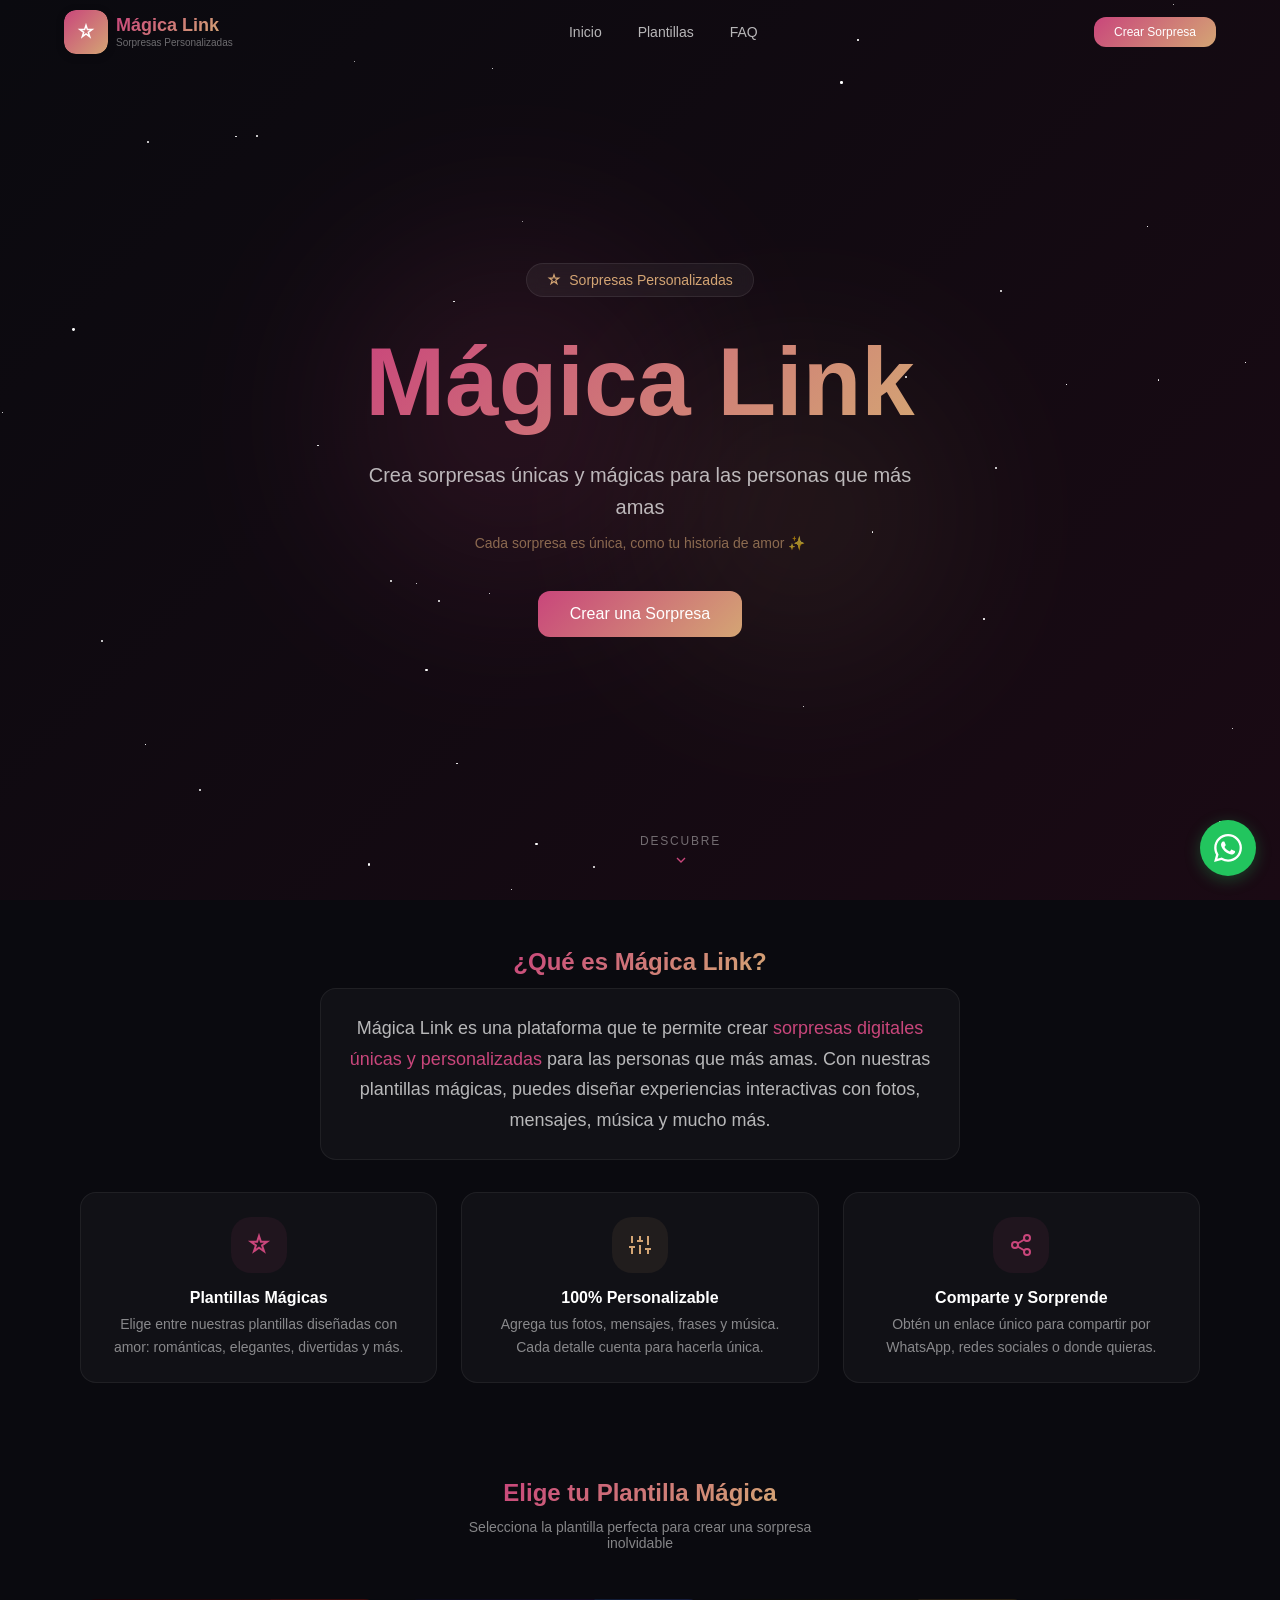
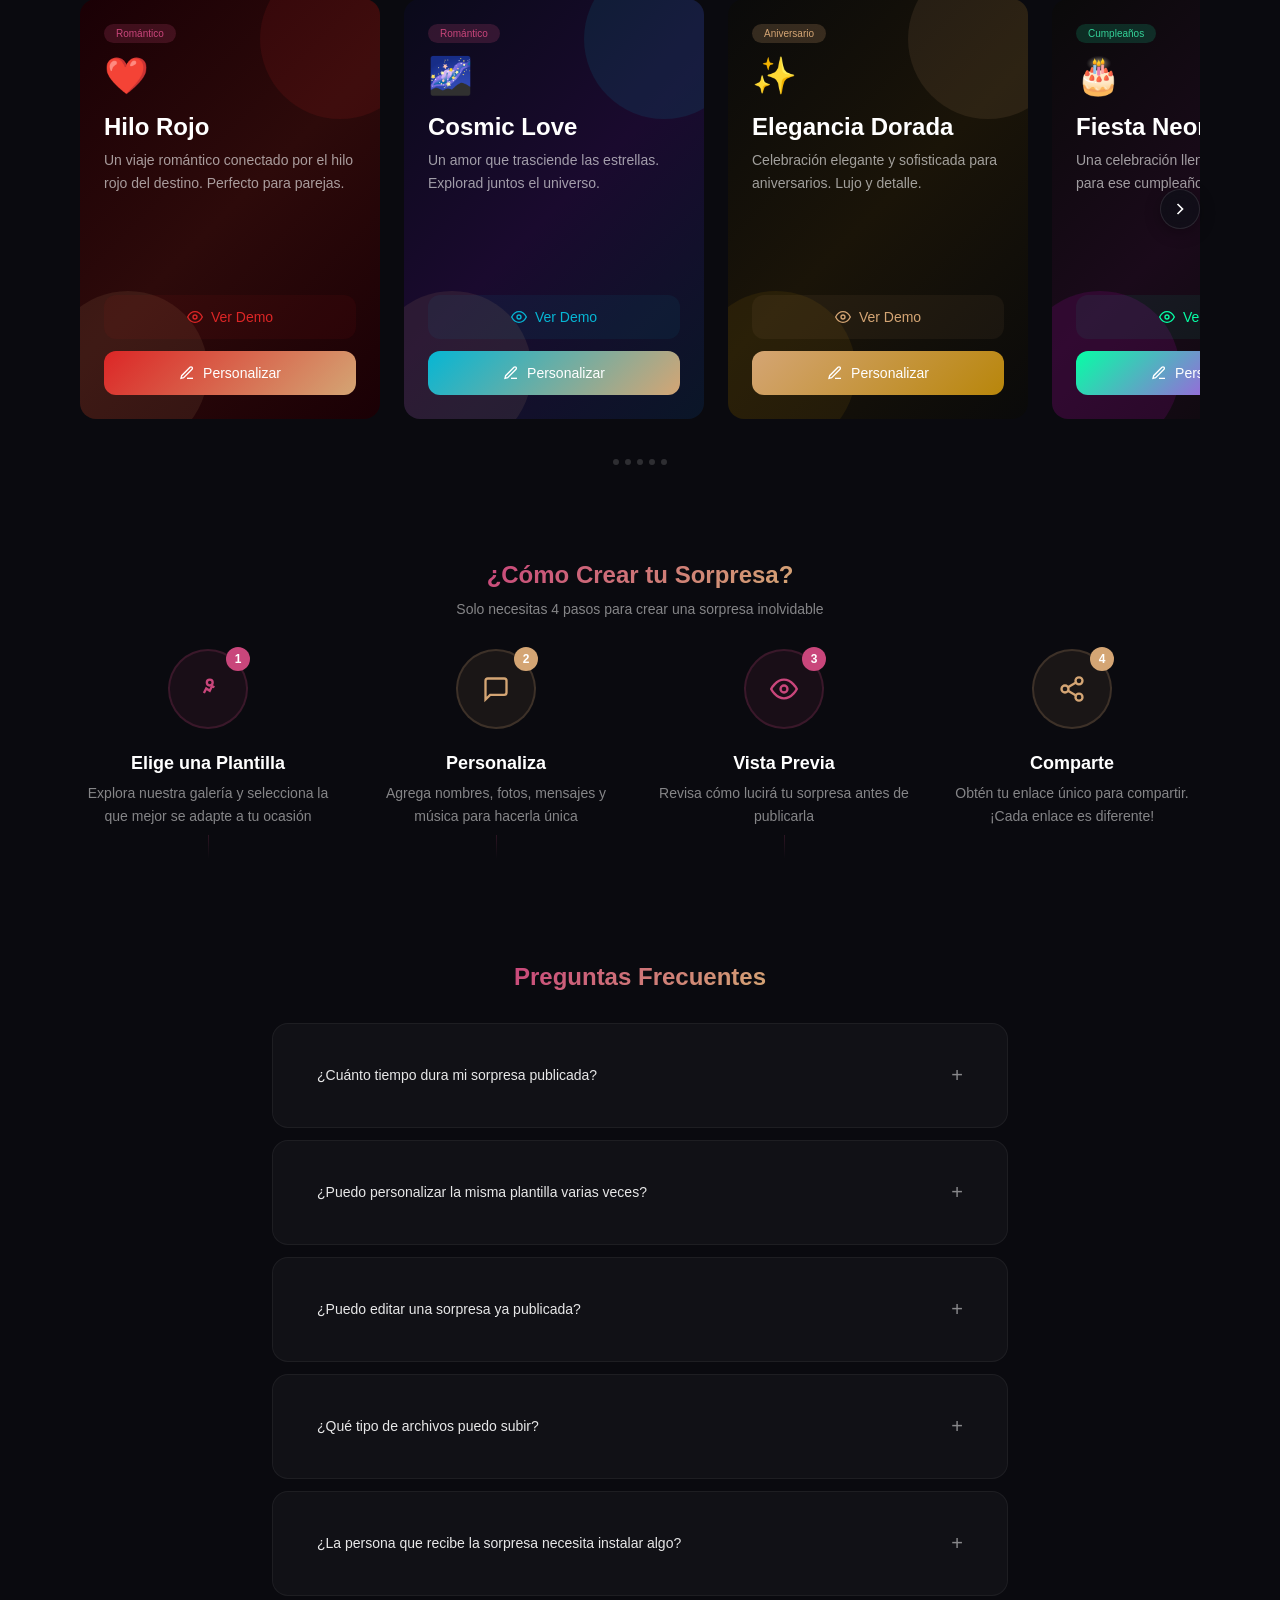
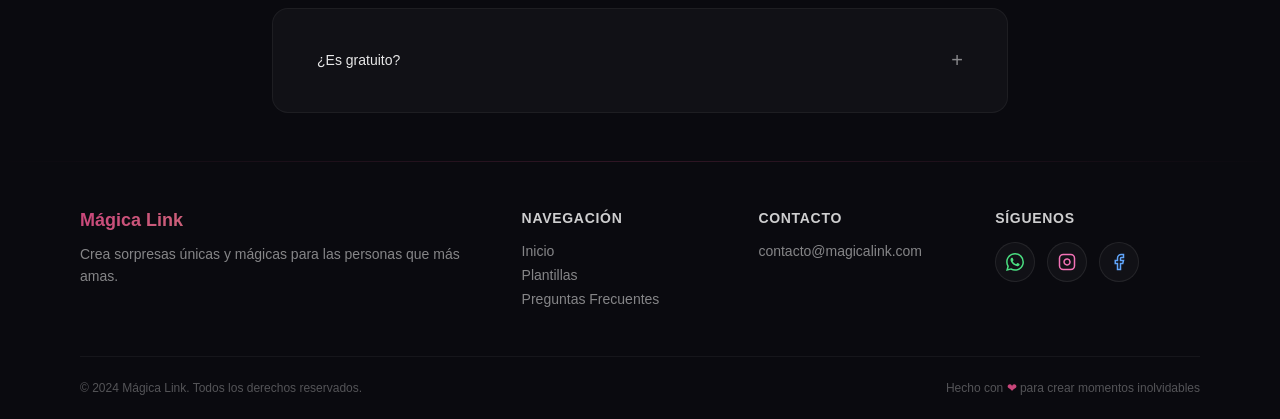
==== index.html @ 78ecbfca "Add files via upload" ====
<!DOCTYPE html>
<html lang="es">
<head>
  <meta charset="UTF-8">
  <meta name="viewport" content="width=device-width, initial-scale=1.0">
  <meta name="description" content="Mágica Link - Crea sorpresas únicas y mágicas para las personas que más amas">
  <title>Mágica Link - Sorpresas Personalizadas</title>
  <link rel="stylesheet" href="styles.css">
  <link rel="icon" href="logo.svg" type="image/svg+xml">
</head>
<body>

  <!-- ========== HEADER ========== -->
  <header id="site-header">
    <div class="header-inner">
      <a href="#" class="logo-link" onclick="scrollToTop(event)">
        <div class="logo-container">
          <img src="logo.png" alt="Mágica Link" class="logo-img" onerror="this.style.display='none';this.nextElementSibling.style.display='flex'">
          <div class="logo-fallback">
            <svg width="18" height="18" viewBox="0 0 24 24" fill="none" stroke="white" stroke-width="2"><path d="M12 3l1.912 5.813h6.112l-4.968 3.608 1.912 5.813L12 14.626l-4.968 3.608 1.912-5.813L3.976 8.813h6.112z"/></svg>
          </div>
        </div>
        <div class="logo-text">
          <span class="logo-name">Mágica Link</span>
          <span class="logo-subtitle">Sorpresas Personalizadas</span>
        </div>
      </a>

      <nav class="desktop-nav">
        <a href="#" onclick="scrollToTop(event)">Inicio</a>
        <a href="#gallery" onclick="scrollToSection(event, 'gallery')">Plantillas</a>
        <a href="#faq" onclick="scrollToSection(event, 'faq')">FAQ</a>
      </nav>

      <a href="#gallery" onclick="scrollToSection(event, 'gallery')" class="btn-cta-desktop">Crear Sorpresa</a>

      <button class="hamburger" onclick="toggleMobileMenu()" aria-label="Menú">
        <span id="hamburger-icon">&#9776;</span>
      </button>
    </div>
  </header>

  <!-- Mobile Menu -->
  <div id="mobile-overlay" class="mobile-overlay" onclick="toggleMobileMenu()"></div>
  <div id="mobile-menu" class="mobile-menu">
    <div class="mobile-menu-header">
      <span>Menú</span>
      <button onclick="toggleMobileMenu()" aria-label="Cerrar">&times;</button>
    </div>
    <nav class="mobile-nav">
      <a href="#" onclick="scrollToTop(event); toggleMobileMenu()">
        <span class="nav-icon">
          <svg width="16" height="16" viewBox="0 0 24 24" fill="none" stroke="currentColor" stroke-width="2"><path d="M3 9l9-7 9 7v11a2 2 0 0 1-2 2H5a2 2 0 0 1-2-2z"/></svg>
        </span>
        Inicio
      </a>
      <a href="#gallery" onclick="scrollToSection(event, 'gallery'); toggleMobileMenu()">
        <span class="nav-icon">
          <svg width="16" height="16" viewBox="0 0 24 24" fill="none" stroke="currentColor" stroke-width="2"><rect x="3" y="3" width="7" height="7"/><rect x="14" y="3" width="7" height="7"/><rect x="3" y="14" width="7" height="7"/><rect x="14" y="14" width="7" height="7"/></svg>
        </span>
        Plantillas
      </a>
      <a href="#faq" onclick="scrollToSection(event, 'faq'); toggleMobileMenu()">
        <span class="nav-icon">
          <svg width="16" height="16" viewBox="0 0 24 24" fill="none" stroke="currentColor" stroke-width="2"><circle cx="12" cy="12" r="10"/><path d="M9.09 9a3 3 0 0 1 5.83 1c0 2-3 3-3 3"/><line x1="12" y1="17" x2="12.01" y2="17"/></svg>
        </span>
        FAQ
      </a>
    </nav>
    <div class="mobile-menu-footer">
      <div class="mobile-menu-divider"></div>
      <a href="#gallery" class="btn-magic btn-full" onclick="scrollToSection(event, 'gallery'); toggleMobileMenu()">
        <svg width="16" height="16" viewBox="0 0 24 24" fill="none" stroke="currentColor" stroke-width="2"><path d="M12 3l1.912 5.813h6.112l-4.968 3.608 1.912 5.813L12 14.626l-4.968 3.608 1.912-5.813L3.976 8.813h6.112z"/></svg>
        Crear una Sorpresa
      </a>
      <p class="mobile-menu-credit">Hecho con amor para crear momentos mágicos</p>
    </div>
  </div>

  <!-- ========== HERO ========== -->
  <section class="hero">
    <div class="hero-bg"></div>
    <div class="hero-glow hero-glow-1"></div>
    <div class="hero-glow hero-glow-2"></div>
    <div class="hero-stars" id="hero-stars"></div>

    <div class="hero-content">
      <div class="hero-badge animate-fade-up">
        <svg width="14" height="14" viewBox="0 0 24 24" fill="none" stroke="#d4a574" stroke-width="2"><path d="M12 3l1.912 5.813h6.112l-4.968 3.608 1.912 5.813L12 14.626l-4.968 3.608 1.912-5.813L3.976 8.813h6.112z"/></svg>
        <span>Sorpresas Personalizadas</span>
      </div>

      <h1 class="hero-title animate-fade-up delay-1">
        <span class="gradient-text">Mágica Link</span>
      </h1>

      <p class="hero-subtitle animate-fade-up delay-2">
        Crea sorpresas únicas y mágicas para las personas que más amas
      </p>

      <p class="hero-tagline animate-fade-up delay-3">
        Cada sorpresa es única, como tu historia de amor ✨
      </p>

      <div class="animate-fade-up delay-4">
        <a href="#gallery" class="btn-magic btn-hero" onclick="scrollToSection(event, 'gallery')">
          Crear una Sorpresa
        </a>
      </div>
    </div>

    <div class="hero-scroll-indicator animate-fade-up delay-5">
      <span>Descubre</span>
      <svg class="bounce-arrow" width="16" height="16" viewBox="0 0 24 24" fill="none" stroke="#c9467b" stroke-width="2"><polyline points="6 9 12 15 18 9"/></svg>
    </div>
  </section>

  <!-- ========== PURPOSE ========== -->
  <section class="section">
    <div class="container">
      <div class="section-header animate-on-scroll">
        <h2 class="section-title">
          <span class="gradient-text">¿Qué es Mágica Link?</span>
        </h2>
        <div class="glass-card glass-card-lg">
          <p class="purpose-text">
            Mágica Link es una plataforma que te permite crear
            <span class="text-rose">sorpresas digitales únicas y personalizadas</span>
            para las personas que más amas. Con nuestras plantillas mágicas,
            puedes diseñar experiencias interactivas con fotos, mensajes,
            música y mucho más.
          </p>
        </div>
      </div>

      <div class="features-grid">
        <div class="feature-card glass-card animate-on-scroll">
          <div class="feature-icon" style="background: rgba(201,70,123,0.08); color: #c9467b;">
            <svg width="24" height="24" viewBox="0 0 24 24" fill="none" stroke="currentColor" stroke-width="2"><path d="M12 3l1.912 5.813h6.112l-4.968 3.608 1.912 5.813L12 14.626l-4.968 3.608 1.912-5.813L3.976 8.813h6.112z"/></svg>
          </div>
          <h3>Plantillas Mágicas</h3>
          <p>Elige entre nuestras plantillas diseñadas con amor: románticas, elegantes, divertidas y más.</p>
        </div>
        <div class="feature-card glass-card animate-on-scroll">
          <div class="feature-icon" style="background: rgba(212,165,116,0.08); color: #d4a574;">
            <svg width="24" height="24" viewBox="0 0 24 24" fill="none" stroke="currentColor" stroke-width="2"><line x1="4" y1="21" x2="4" y2="14"/><line x1="4" y1="10" x2="4" y2="3"/><line x1="12" y1="21" x2="12" y2="12"/><line x1="12" y1="8" x2="12" y2="3"/><line x1="20" y1="21" x2="20" y2="16"/><line x1="20" y1="12" x2="20" y2="3"/><line x1="1" y1="14" x2="7" y2="14"/><line x1="9" y1="8" x2="15" y2="8"/><line x1="17" y1="16" x2="23" y2="16"/></svg>
          </div>
          <h3>100% Personalizable</h3>
          <p>Agrega tus fotos, mensajes, frases y música. Cada detalle cuenta para hacerla única.</p>
        </div>
        <div class="feature-card glass-card animate-on-scroll">
          <div class="feature-icon" style="background: rgba(201,70,123,0.08); color: #c9467b;">
            <svg width="24" height="24" viewBox="0 0 24 24" fill="none" stroke="currentColor" stroke-width="2"><circle cx="18" cy="5" r="3"/><circle cx="6" cy="12" r="3"/><circle cx="18" cy="19" r="3"/><line x1="8.59" y1="13.51" x2="15.42" y2="17.49"/><line x1="15.41" y1="6.51" x2="8.59" y2="10.49"/></svg>
          </div>
          <h3>Comparte y Sorprende</h3>
          <p>Obtén un enlace único para compartir por WhatsApp, redes sociales o donde quieras.</p>
        </div>
      </div>
    </div>
  </section>

  <!-- ========== GALLERY ========== -->
  <section id="gallery" class="section">
    <div class="container">
      <div class="section-header animate-on-scroll">
        <h2 class="section-title">
          <span class="gradient-text">Elige tu Plantilla Mágica</span>
        </h2>
        <p class="section-subtitle">Selecciona la plantilla perfecta para crear una sorpresa inolvidable</p>
        <p class="swipe-hint">&#8592; Desliza para ver más &#8594;</p>
      </div>

      <div class="gallery-wrapper">
        <button class="gallery-arrow gallery-arrow-left" id="arrow-left" onclick="scrollGallery('left')" aria-label="Anterior">
          <svg width="20" height="20" viewBox="0 0 24 24" fill="none" stroke="currentColor" stroke-width="2"><polyline points="15 18 9 12 15 6"/></svg>
        </button>

        <div class="gallery-scroll" id="gallery-scroll">

          <!-- Hilo Rojo -->
          <div class="template-card" style="background: linear-gradient(135deg, #1a0005 0%, #2d0a0a 50%, #1a0005 100%);">
            <div class="card-glow" style="background: radial-gradient(circle, rgba(220,38,38,0.12), transparent 70%);"></div>
            <div class="card-circle" style="background: #dc2626; top: -40px; right: -40px;"></div>
            <div class="card-circle" style="background: #d4a574; bottom: -32px; left: -32px;"></div>
            <div class="card-content">
              <div>
                <span class="card-badge badge-romantic">Romántico</span>
                <div class="card-icon">&#10084;&#65039;</div>
                <h3 class="card-title">Hilo Rojo</h3>
                <p class="card-desc">Un viaje romántico conectado por el hilo rojo del destino. Perfecto para parejas.</p>
              </div>
              <div class="card-buttons">
                <button onclick="openDemo('hilo-rojo')" class="btn-demo" style="border-color: rgba(220,38,38,0.25); color: #dc2626; background: rgba(220,38,38,0.06);">
                  <svg width="16" height="16" viewBox="0 0 24 24" fill="none" stroke="currentColor" stroke-width="2"><path d="M1 12s4-8 11-8 11 8 11 8-4 8-11 8-11-8-11-8z"/><circle cx="12" cy="12" r="3"/></svg>
                  Ver Demo
                </button>
                <a href="customize.html?template=hilo-rojo" class="btn-personalize" style="background: linear-gradient(135deg, #dc2626, #d4a574);">
                  <svg width="16" height="16" viewBox="0 0 24 24" fill="none" stroke="currentColor" stroke-width="2"><path d="M12 20h9"/><path d="M16.5 3.5a2.121 2.121 0 0 1 3 3L7 19l-4 1 1-4L16.5 3.5z"/></svg>
                  Personalizar
                </a>
              </div>
            </div>
          </div>

          <!-- Cosmic Love -->
          <div class="template-card" style="background: linear-gradient(135deg, #0a0a1a 0%, #1a0a2e 50%, #0a1628 100%);">
            <div class="card-glow" style="background: radial-gradient(circle, rgba(6,182,212,0.12), transparent 70%);"></div>
            <div class="card-circle" style="background: #06b6d4; top: -40px; right: -40px;"></div>
            <div class="card-circle" style="background: #d4a574; bottom: -32px; left: -32px;"></div>
            <div class="card-content">
              <div>
                <span class="card-badge badge-romantic">Romántico</span>
                <div class="card-icon">&#127756;</div>
                <h3 class="card-title">Cosmic Love</h3>
                <p class="card-desc">Un amor que trasciende las estrellas. Explorad juntos el universo.</p>
              </div>
              <div class="card-buttons">
                <button onclick="openDemo('cosmic-love')" class="btn-demo" style="border-color: rgba(6,182,212,0.25); color: #06b6d4; background: rgba(6,182,212,0.06);">
                  <svg width="16" height="16" viewBox="0 0 24 24" fill="none" stroke="currentColor" stroke-width="2"><path d="M1 12s4-8 11-8 11 8 11 8-4 8-11 8-11-8-11-8z"/><circle cx="12" cy="12" r="3"/></svg>
                  Ver Demo
                </button>
                <a href="customize.html?template=cosmic-love" class="btn-personalize" style="background: linear-gradient(135deg, #06b6d4, #d4a574);">
                  <svg width="16" height="16" viewBox="0 0 24 24" fill="none" stroke="currentColor" stroke-width="2"><path d="M12 20h9"/><path d="M16.5 3.5a2.121 2.121 0 0 1 3 3L7 19l-4 1 1-4L16.5 3.5z"/></svg>
                  Personalizar
                </a>
              </div>
            </div>
          </div>

          <!-- Elegancia Dorada -->
          <div class="template-card" style="background: linear-gradient(135deg, #0a0a0a 0%, #1a1408 50%, #0a0a0a 100%);">
            <div class="card-glow" style="background: radial-gradient(circle, rgba(212,165,116,0.12), transparent 70%);"></div>
            <div class="card-circle" style="background: #d4a574; top: -40px; right: -40px;"></div>
            <div class="card-circle" style="background: #b8860b; bottom: -32px; left: -32px;"></div>
            <div class="card-content">
              <div>
                <span class="card-badge badge-anniversary">Aniversario</span>
                <div class="card-icon">&#10024;</div>
                <h3 class="card-title">Elegancia Dorada</h3>
                <p class="card-desc">Celebración elegante y sofisticada para aniversarios. Lujo y detalle.</p>
              </div>
              <div class="card-buttons">
                <button onclick="openDemo('elegancia-dorada')" class="btn-demo" style="border-color: rgba(212,165,116,0.25); color: #d4a574; background: rgba(212,165,116,0.06);">
                  <svg width="16" height="16" viewBox="0 0 24 24" fill="none" stroke="currentColor" stroke-width="2"><path d="M1 12s4-8 11-8 11 8 11 8-4 8-11 8-11-8-11-8z"/><circle cx="12" cy="12" r="3"/></svg>
                  Ver Demo
                </button>
                <a href="customize.html?template=elegancia-dorada" class="btn-personalize" style="background: linear-gradient(135deg, #d4a574, #b8860b);">
                  <svg width="16" height="16" viewBox="0 0 24 24" fill="none" stroke="currentColor" stroke-width="2"><path d="M12 20h9"/><path d="M16.5 3.5a2.121 2.121 0 0 1 3 3L7 19l-4 1 1-4L16.5 3.5z"/></svg>
                  Personalizar
                </a>
              </div>
            </div>
          </div>

          <!-- Fiesta Neon -->
          <div class="template-card" style="background: linear-gradient(135deg, #0a0a0a 0%, #1a0a1a 50%, #0a0a0a 100%);">
            <div class="card-glow" style="background: radial-gradient(circle, rgba(6,255,165,0.12), transparent 70%);"></div>
            <div class="card-circle" style="background: #06ffa5; top: -40px; right: -40px;"></div>
            <div class="card-circle" style="background: #ff00ff; bottom: -32px; left: -32px;"></div>
            <div class="card-content">
              <div>
                <span class="card-badge badge-birthday">Cumpleaños</span>
                <div class="card-icon">&#127874;</div>
                <h3 class="card-title">Fiesta Neon</h3>
                <p class="card-desc">Una celebración llena de color y energía para ese cumpleaños especial.</p>
              </div>
              <div class="card-buttons">
                <button onclick="openDemo('fiesta-neon')" class="btn-demo" style="border-color: rgba(6,255,165,0.25); color: #06ffa5; background: rgba(6,255,165,0.06);">
                  <svg width="16" height="16" viewBox="0 0 24 24" fill="none" stroke="currentColor" stroke-width="2"><path d="M1 12s4-8 11-8 11 8 11 8-4 8-11 8-11-8-11-8z"/><circle cx="12" cy="12" r="3"/></svg>
                  Ver Demo
                </button>
                <a href="customize.html?template=fiesta-neon" class="btn-personalize" style="background: linear-gradient(135deg, #06ffa5, #ff00ff);">
                  <svg width="16" height="16" viewBox="0 0 24 24" fill="none" stroke="currentColor" stroke-width="2"><path d="M12 20h9"/><path d="M16.5 3.5a2.121 2.121 0 0 1 3 3L7 19l-4 1 1-4L16.5 3.5z"/></svg>
                  Personalizar
                </a>
              </div>
            </div>
          </div>

          <!-- Recuerdos en el Tiempo -->
          <div class="template-card" style="background: linear-gradient(135deg, #1a1408 0%, #2a1f0f 50%, #1a1408 100%);">
            <div class="card-glow" style="background: radial-gradient(circle, rgba(212,165,116,0.12), transparent 70%);"></div>
            <div class="card-circle" style="background: #d4a574; top: -40px; right: -40px;"></div>
            <div class="card-circle" style="background: #8b6914; bottom: -32px; left: -32px;"></div>
            <div class="card-content">
              <div>
                <span class="card-badge badge-anniversary">Aniversario</span>
                <div class="card-icon">&#128376;&#65039;</div>
                <h3 class="card-title">Recuerdos en el Tiempo</h3>
                <p class="card-desc">Un viaje nostálgico por los mejores recuerdos. Perfecto para aniversarios.</p>
              </div>
              <div class="card-buttons">
                <button onclick="openDemo('recuerdos-tiempo')" class="btn-demo" style="border-color: rgba(212,165,116,0.25); color: #d4a574; background: rgba(212,165,116,0.06);">
                  <svg width="16" height="16" viewBox="0 0 24 24" fill="none" stroke="currentColor" stroke-width="2"><path d="M1 12s4-8 11-8 11 8 11 8-4 8-11 8-11-8-11-8z"/><circle cx="12" cy="12" r="3"/></svg>
                  Ver Demo
                </button>
                <a href="customize.html?template=recuerdos-tiempo" class="btn-personalize" style="background: linear-gradient(135deg, #d4a574, #8b6914);">
                  <svg width="16" height="16" viewBox="0 0 24 24" fill="none" stroke="currentColor" stroke-width="2"><path d="M12 20h9"/><path d="M16.5 3.5a2.121 2.121 0 0 1 3 3L7 19l-4 1 1-4L16.5 3.5z"/></svg>
                  Personalizar
                </a>
              </div>
            </div>
          </div>

        </div>

        <button class="gallery-arrow gallery-arrow-right" id="arrow-right" onclick="scrollGallery('right')" aria-label="Siguiente">
          <svg width="20" height="20" viewBox="0 0 24 24" fill="none" stroke="currentColor" stroke-width="2"><polyline points="9 18 15 12 9 6"/></svg>
        </button>
      </div>

      <div class="gallery-dots">
        <span class="dot"></span><span class="dot"></span><span class="dot"></span><span class="dot"></span><span class="dot"></span>
      </div>
    </div>
  </section>

  <!-- ========== STEPS ========== -->
  <section class="section">
    <div class="container">
      <div class="section-header animate-on-scroll">
        <h2 class="section-title">
          <span class="gradient-text">¿Cómo Crear tu Sorpresa?</span>
        </h2>
        <p class="section-subtitle">Solo necesitas 4 pasos para crear una sorpresa inolvidable</p>
      </div>

      <div class="steps-grid">
        <div class="step-card animate-on-scroll">
          <div class="step-circle" style="background: rgba(201,70,123,0.08); border-color: rgba(201,70,123,0.19);">
            <svg width="28" height="28" viewBox="0 0 24 24" fill="none" stroke="#c9467b" stroke-width="2"><circle cx="13.5" cy="6.5" r="2.5"/><path d="M17.5 10.5l-2-1-2 4-3-2-2 4"/></svg>
            <span class="step-number" style="background: #c9467b;">1</span>
          </div>
          <div class="step-text">
            <h3>Elige una Plantilla</h3>
            <p>Explora nuestra galería y selecciona la que mejor se adapte a tu ocasión</p>
          </div>
          <div class="step-connector"></div>
        </div>
        <div class="step-card animate-on-scroll">
          <div class="step-circle" style="background: rgba(212,165,116,0.08); border-color: rgba(212,165,116,0.19);">
            <svg width="28" height="28" viewBox="0 0 24 24" fill="none" stroke="#d4a574" stroke-width="2"><path d="M21 15a2 2 0 0 1-2 2H7l-4 4V5a2 2 0 0 1 2-2h14a2 2 0 0 1 2 2z"/></svg>
            <span class="step-number" style="background: #d4a574;">2</span>
          </div>
          <div class="step-text">
            <h3>Personaliza</h3>
            <p>Agrega nombres, fotos, mensajes y música para hacerla única</p>
          </div>
          <div class="step-connector"></div>
        </div>
        <div class="step-card animate-on-scroll">
          <div class="step-circle" style="background: rgba(201,70,123,0.08); border-color: rgba(201,70,123,0.19);">
            <svg width="28" height="28" viewBox="0 0 24 24" fill="none" stroke="#c9467b" stroke-width="2"><path d="M1 12s4-8 11-8 11 8 11 8-4 8-11 8-11-8-11-8z"/><circle cx="12" cy="12" r="3"/></svg>
            <span class="step-number" style="background: #c9467b;">3</span>
          </div>
          <div class="step-text">
            <h3>Vista Previa</h3>
            <p>Revisa cómo lucirá tu sorpresa antes de publicarla</p>
          </div>
          <div class="step-connector"></div>
        </div>
        <div class="step-card animate-on-scroll">
          <div class="step-circle" style="background: rgba(212,165,116,0.08); border-color: rgba(212,165,116,0.19);">
            <svg width="28" height="28" viewBox="0 0 24 24" fill="none" stroke="#d4a574" stroke-width="2"><circle cx="18" cy="5" r="3"/><circle cx="6" cy="12" r="3"/><circle cx="18" cy="19" r="3"/><line x1="8.59" y1="13.51" x2="15.42" y2="17.49"/><line x1="15.41" y1="6.51" x2="8.59" y2="10.49"/></svg>
            <span class="step-number" style="background: #d4a574;">4</span>
          </div>
          <div class="step-text">
            <h3>Comparte</h3>
            <p>Obtén tu enlace único para compartir. ¡Cada enlace es diferente!</p>
          </div>
        </div>
      </div>
    </div>
  </section>

  <!-- ========== FAQ ========== -->
  <section id="faq" class="section">
    <div class="container container-sm">
      <div class="section-header animate-on-scroll">
        <h2 class="section-title">
          <span class="gradient-text">Preguntas Frecuentes</span>
        </h2>
      </div>

      <div class="faq-list animate-on-scroll">
        <div class="faq-item glass-card">
          <button class="faq-question" onclick="toggleFaq(this)">
            <span>¿Cuánto tiempo dura mi sorpresa publicada?</span>
            <span class="faq-toggle">+</span>
          </button>
          <div class="faq-answer">
            <p>Cada sorpresa permanece activa por 48 horas desde que se publica. Después de ese tiempo, el enlace dejará de funcionar.</p>
          </div>
        </div>
        <div class="faq-item glass-card">
          <button class="faq-question" onclick="toggleFaq(this)">
            <span>¿Puedo personalizar la misma plantilla varias veces?</span>
            <span class="faq-toggle">+</span>
          </button>
          <div class="faq-answer">
            <p>¡Por supuesto! Cada vez que personalices una plantilla, se generará un enlace único e independiente. Tus personalizaciones no se afectan entre sí.</p>
          </div>
        </div>
        <div class="faq-item glass-card">
          <button class="faq-question" onclick="toggleFaq(this)">
            <span>¿Puedo editar una sorpresa ya publicada?</span>
            <span class="faq-toggle">+</span>
          </button>
          <div class="faq-answer">
            <p>Puedes clonar una sorpresa existente y hacer los cambios que desees. La sorpresa original se mantendrá intacta.</p>
          </div>
        </div>
        <div class="faq-item glass-card">
          <button class="faq-question" onclick="toggleFaq(this)">
            <span>¿Qué tipo de archivos puedo subir?</span>
            <span class="faq-toggle">+</span>
          </button>
          <div class="faq-answer">
            <p>Puedes subir imágenes en formato JPG, PNG o WebP. Para la música, puedes usar archivos MP3 o proporcionar un enlace de audio.</p>
          </div>
        </div>
        <div class="faq-item glass-card">
          <button class="faq-question" onclick="toggleFaq(this)">
            <span>¿La persona que recibe la sorpresa necesita instalar algo?</span>
            <span class="faq-toggle">+</span>
          </button>
          <div class="faq-answer">
            <p>No, tu sorpresa funciona en cualquier navegador web moderno. Solo necesitan el enlace que compartas.</p>
          </div>
        </div>
        <div class="faq-item glass-card">
          <button class="faq-question" onclick="toggleFaq(this)">
            <span>¿Es gratuito?</span>
            <span class="faq-toggle">+</span>
          </button>
          <div class="faq-answer">
            <p>Crear y personalizar sorpresas es completamente gratuito. ¡Anímate a sorprender a quien más quieres!</p>
          </div>
        </div>
      </div>
    </div>
  </section>

  <!-- ========== FOOTER ========== -->
  <footer>
    <div class="footer-divider"></div>
    <div class="container">
      <div class="footer-grid">
        <div class="footer-brand">
          <span class="footer-logo">Mágica Link</span>
          <p>Crea sorpresas únicas y mágicas para las personas que más amas.</p>
        </div>
        <div class="footer-links">
          <h4>Navegación</h4>
          <ul>
            <li><a href="#" onclick="scrollToTop(event)">Inicio</a></li>
            <li><a href="#gallery" onclick="scrollToSection(event, 'gallery')">Plantillas</a></li>
            <li><a href="#faq" onclick="scrollToSection(event, 'faq')">Preguntas Frecuentes</a></li>
          </ul>
        </div>
        <div class="footer-links">
          <h4>Contacto</h4>
          <ul>
            <li><span>contacto@magicalink.com</span></li>
          </ul>
        </div>
        <div class="footer-links">
          <h4>Síguenos</h4>
          <div class="social-icons">
            <a href="https://wa.me/521234567890" target="_blank" rel="noopener noreferrer" class="social-icon social-whatsapp" aria-label="WhatsApp">
              <svg viewBox="0 0 24 24" width="18" height="18" fill="#4ade80"><path d="M17.472 14.382c-.297-.149-1.758-.867-2.03-.967-.273-.099-.471-.148-.67.15-.197.297-.767.966-.94 1.164-.173.199-.347.223-.644.075-.297-.15-1.255-.463-2.39-1.475-.883-.788-1.48-1.761-1.653-2.059-.173-.297-.018-.458.13-.606.134-.133.298-.347.446-.52.149-.174.198-.298.298-.497.099-.198.05-.371-.025-.52-.075-.149-.669-1.612-.916-2.207-.242-.579-.487-.5-.669-.51-.173-.008-.371-.01-.57-.01-.198 0-.52.074-.792.372-.272.297-1.04 1.016-1.04 2.479 0 1.462 1.065 2.875 1.213 3.074.149.198 2.096 3.2 5.077 4.487.709.306 1.262.489 1.694.625.712.227 1.36.195 1.871.118.571-.085 1.758-.719 2.006-1.413.248-.694.248-1.289.173-1.413-.074-.124-.272-.198-.57-.347m-5.421 7.403h-.004a9.87 9.87 0 01-5.031-1.378l-.361-.214-3.741.982.998-3.648-.235-.374a9.86 9.86 0 01-1.51-5.26c.001-5.45 4.436-9.884 9.888-9.884 2.64 0 5.122 1.03 6.988 2.898a9.825 9.825 0 012.893 6.994c-.003 5.45-4.437 9.884-9.885 9.884m8.413-18.297A11.815 11.815 0 0012.05 0C5.495 0 .16 5.335.157 11.892c0 2.096.547 4.142 1.588 5.945L.057 24l6.305-1.654a11.882 11.882 0 005.683 1.448h.005c6.554 0 11.89-5.335 11.893-11.893a11.821 11.821 0 00-3.48-8.413z"/></svg>
            </a>
            <a href="#" class="social-icon social-instagram" aria-label="Instagram">
              <svg viewBox="0 0 24 24" width="18" height="18" fill="none" stroke="#f472b6" stroke-width="2"><rect x="2" y="2" width="20" height="20" rx="5" ry="5"/><path d="M16 11.37A4 4 0 1 1 12.63 8 4 4 0 0 1 16 11.37z"/><line x1="17.5" y1="6.5" x2="17.51" y2="6.5"/></svg>
            </a>
            <a href="#" class="social-icon social-facebook" aria-label="Facebook">
              <svg viewBox="0 0 24 24" width="18" height="18" fill="none" stroke="#60a5fa" stroke-width="2"><path d="M18 2h-3a5 5 0 0 0-5 5v3H7v4h3v8h4v-8h3l1-4h-4V7a1 1 0 0 1 1-1h3z"/></svg>
            </a>
          </div>
        </div>
      </div>
      <div class="footer-bottom">
        <p>&copy; 2024 Mágica Link. Todos los derechos reservados.</p>
        <p>Hecho con <span style="color: #c9467b;">&#10084;</span> para crear momentos inolvidables</p>
      </div>
    </div>
  </footer>

  <!-- ========== WHATSAPP BUTTON ========== -->
  <a href="https://wa.me/521234567890?text=%C2%A1Hola!%20Me%20interesa%20M%C3%A1gica%20Link%20para%20crear%20una%20sorpresa%20%E2%9C%A8" target="_blank" rel="noopener noreferrer" class="whatsapp-btn" aria-label="WhatsApp">
    <svg viewBox="0 0 24 24" width="24" height="24" fill="white"><path d="M17.472 14.382c-.297-.149-1.758-.867-2.03-.967-.273-.099-.471-.148-.67.15-.197.297-.767.966-.94 1.164-.173.199-.347.223-.644.075-.297-.15-1.255-.463-2.39-1.475-.883-.788-1.48-1.761-1.653-2.059-.173-.297-.018-.458.13-.606.134-.133.298-.347.446-.52.149-.174.198-.298.298-.497.099-.198.05-.371-.025-.52-.075-.149-.669-1.612-.916-2.207-.242-.579-.487-.5-.669-.51-.173-.008-.371-.01-.57-.01-.198 0-.52.074-.792.372-.272.297-1.04 1.016-1.04 2.479 0 1.462 1.065 2.875 1.213 3.074.149.198 2.096 3.2 5.077 4.487.709.306 1.262.489 1.694.625.712.227 1.36.195 1.871.118.571-.085 1.758-.719 2.006-1.413.248-.694.248-1.289.173-1.413-.074-.124-.272-.198-.57-.347m-5.421 7.403h-.004a9.87 9.87 0 01-5.031-1.378l-.361-.214-3.741.982.998-3.648-.235-.374a9.86 9.86 0 01-1.51-5.26c.001-5.45 4.436-9.884 9.888-9.884 2.64 0 5.122 1.03 6.988 2.898a9.825 9.825 0 012.893 6.994c-.003 5.45-4.437 9.884-9.885 9.884m8.413-18.297A11.815 11.815 0 0012.05 0C5.495 0 .16 5.335.157 11.892c0 2.096.547 4.142 1.588 5.945L.057 24l6.305-1.654a11.882 11.882 0 005.683 1.448h.005c6.554 0 11.89-5.335 11.893-11.893a11.821 11.821 0 00-3.48-8.413z"/></svg>
  </a>

  <!-- Demo Viewer Overlay -->
  <div class="demo-overlay" id="demoOverlay">
    <div class="demo-topbar">
      <button class="demo-back-btn" onclick="closeDemo()">
        <svg width="20" height="20" viewBox="0 0 24 24" fill="none" stroke="currentColor" stroke-width="2"><polyline points="15 18 9 12 15 6"/></svg>
        <span>Volver</span>
      </button>
      <span class="demo-title" id="demoTitle"></span>
      <a class="demo-personalize-btn" id="demoPersonalizeBtn" href="#">
        <svg width="16" height="16" viewBox="0 0 24 24" fill="none" stroke="currentColor" stroke-width="2"><path d="M12 20h9"/><path d="M16.5 3.5a2.121 2.121 0 0 1 3 3L7 19l-4 1 1-4L16.5 3.5z"/></svg>
        <span>Personalizar</span>
      </a>
    </div>
    <div class="demo-loading" id="demoLoading">
      <div class="spinner"></div>
      <p>Cargando plantilla...</p>
    </div>
    <iframe class="demo-frame" id="demoFrame" sandbox="allow-scripts allow-same-origin allow-popups"></iframe>
  </div>

  <script src="main.js"></script>
</body>
</html>
---- styles.css ----
/* ========== RESET & BASE ========== */
*, *::before, *::after { box-sizing: border-box; margin: 0; padding: 0; }

:root {
  --magic-rose: #c9467b;
  --magic-gold: #d4a574;
  --magic-dark: #0a0a0f;
}

html { scroll-behavior: smooth; }

body {
  font-family: -apple-system, BlinkMacSystemFont, 'Segoe UI', Roboto, 'Helvetica Neue', Arial, sans-serif;
  background: #0a0a0f;
  color: #ffffff;
  min-height: 100vh;
  display: flex;
  flex-direction: column;
  overflow-x: hidden;
  -webkit-font-smoothing: antialiased;
}

a { text-decoration: none; color: inherit; }
button { cursor: pointer; border: none; background: none; font-family: inherit; }
img { max-width: 100%; display: block; }
ul { list-style: none; }

/* ========== UTILITIES ========== */
.container { max-width: 1152px; margin: 0 auto; padding: 0 1rem; }
.container-sm { max-width: 768px; }

.gradient-text {
  background: linear-gradient(135deg, #c9467b, #d4a574, #c9467b);
  background-size: 200% 200%;
  -webkit-background-clip: text;
  -webkit-text-fill-color: transparent;
  background-clip: text;
}

.text-rose { color: #c9467b; font-weight: 500; }

.glass-card {
  background: rgba(255,255,255,0.03);
  border: 1px solid rgba(255,255,255,0.06);
  border-radius: 16px;
  padding: 1.25rem;
  transition: all 0.3s;
}

.glass-card-lg { padding: 1.5rem; max-width: 640px; margin: 0 auto; }

.section { padding: 3rem 0; }

.section-header { text-align: center; margin-bottom: 2rem; }

.section-title {
  font-size: 1.5rem;
  font-weight: 700;
  margin-bottom: 0.75rem;
}

.section-subtitle {
  font-size: 0.875rem;
  color: rgba(255,255,255,0.5);
  max-width: 400px;
  margin: 0 auto;
}

.swipe-hint {
  font-size: 0.75rem;
  color: rgba(255,255,255,0.3);
  margin-top: 0.5rem;
  display: none;
}

@media (max-width: 640px) { .swipe-hint { display: block; } }

/* ========== ANIMATIONS ========== */
@keyframes fadeUp {
  from { opacity: 0; transform: translateY(20px); }
  to { opacity: 1; transform: translateY(0); }
}

@keyframes bounce {
  0%, 100% { transform: translateY(0); }
  50% { transform: translateY(8px); }
}

@keyframes twinkle {
  0%, 100% { opacity: 0.2; }
  50% { opacity: 0.8; }
}

@keyframes gradientShift {
  0% { background-position: 0% 50%; }
  50% { background-position: 100% 50%; }
  100% { background-position: 0% 50%; }
}

@keyframes pulseGlow {
  0%, 100% { box-shadow: 0 0 20px rgba(201,70,123,0.3); }
  50% { box-shadow: 0 0 40px rgba(201,70,123,0.5); }
}

.animate-fade-up {
  animation: fadeUp 0.6s ease-out both;
}
.delay-1 { animation-delay: 0.2s; }
.delay-2 { animation-delay: 0.4s; }
.delay-3 { animation-delay: 0.6s; }
.delay-4 { animation-delay: 0.7s; }
.delay-5 { animation-delay: 1.5s; }

.animate-on-scroll {
  opacity: 0;
  transform: translateY(20px);
  transition: opacity 0.5s, transform 0.5s;
}

.animate-on-scroll.visible {
  opacity: 1;
  transform: translateY(0);
}

.bounce-arrow { animation: bounce 1.5s ease-in-out infinite; }

/* ========== BUTTONS ========== */
.btn-magic {
  display: inline-flex;
  align-items: center;
  justify-content: center;
  gap: 0.5rem;
  padding: 0.75rem 1.5rem;
  border-radius: 12px;
  font-size: 0.875rem;
  font-weight: 500;
  color: white;
  background: linear-gradient(135deg, #c9467b, #d4a574);
  transition: all 0.3s;
  animation: pulseGlow 3s ease-in-out infinite;
}

.btn-magic:hover { transform: scale(1.02); filter: brightness(1.1); }
.btn-magic:active { transform: scale(0.98); }
.btn-full { width: 100%; }

.btn-hero {
  font-size: 1rem;
  padding: 0.875rem 2rem;
}

/* ========== HEADER ========== */
#site-header {
  position: fixed;
  top: 0;
  left: 0;
  right: 0;
  z-index: 50;
  transition: all 0.3s;
  padding: 0 0.5rem;
}

#site-header.scrolled {
  background: rgba(15,15,24,0.85);
  backdrop-filter: blur(12px);
  -webkit-backdrop-filter: blur(12px);
  box-shadow: 0 4px 20px rgba(0,0,0,0.2);
}

.header-inner {
  max-width: 1152px;
  margin: 0 auto;
  display: flex;
  align-items: center;
  justify-content: space-between;
  height: 56px;
}

.logo-link {
  display: flex;
  align-items: center;
  gap: 0.5rem;
}

.logo-container {
  width: 36px;
  height: 36px;
  border-radius: 12px;
  overflow: hidden;
  flex-shrink: 0;
  box-shadow: 0 2px 8px rgba(0,0,0,0.2);
  transition: transform 0.3s;
}

.logo-link:hover .logo-container { transform: scale(1.05); }

.logo-img {
  width: 100%;
  height: 100%;
  object-fit: contain;
  background: rgba(255,255,255,0.05);
}

.logo-fallback {
  width: 100%;
  height: 100%;
  border-radius: 12px;
  background: linear-gradient(135deg, #c9467b, #d4a574);
  display: none;
  align-items: center;
  justify-content: center;
}

.logo-text { display: flex; flex-direction: column; align-items: flex-start; }

.logo-name {
  font-size: 1rem;
  font-weight: 700;
  background: linear-gradient(135deg, #c9467b, #d4a574);
  -webkit-background-clip: text;
  -webkit-text-fill-color: transparent;
  background-clip: text;
  line-height: 1.2;
}

.logo-subtitle {
  font-size: 0.625rem;
  color: rgba(255,255,255,0.4);
  line-height: 1.2;
  display: none;
}

.desktop-nav { display: none; }

.desktop-nav a {
  padding: 0.5rem 1rem;
  border-radius: 12px;
  font-size: 0.875rem;
  color: rgba(255,255,255,0.7);
  transition: all 0.2s;
}

.desktop-nav a:hover { color: white; background: rgba(255,255,255,0.05); }

.btn-cta-desktop { display: none; }

.hamburger {
  display: flex;
  align-items: center;
  justify-content: center;
  width: 40px;
  height: 40px;
  border-radius: 12px;
  color: white;
  font-size: 1.25rem;
  background: rgba(255,255,255,0.05);
  backdrop-filter: blur(8px);
  transition: background 0.2s;
}

.hamburger:hover { background: rgba(255,255,255,0.1); }

@media (min-width: 768px) {
  .header-inner { height: 64px; }
  .logo-container { width: 44px; height: 44px; }
  .logo-name { font-size: 1.125rem; }
  .logo-subtitle { display: block; }
  .desktop-nav { display: flex; align-items: center; gap: 0.25rem; }
  .btn-cta-desktop {
    display: inline-flex;
    align-items: center;
    justify-content: center;
    padding: 0.5rem 1.25rem;
    border-radius: 12px;
    font-size: 0.75rem;
    font-weight: 500;
    color: white;
    background: linear-gradient(135deg, #c9467b, #d4a574);
    transition: all 0.3s;
  }
  .btn-cta-desktop:hover { transform: scale(1.02); filter: brightness(1.1); }
  .hamburger { display: none; }
}

/* ========== MOBILE MENU ========== */
.mobile-overlay {
  position: fixed;
  inset: 0;
  z-index: 40;
  background: rgba(0,0,0,0.6);
  backdrop-filter: blur(4px);
  opacity: 0;
  pointer-events: none;
  transition: opacity 0.2s;
}

.mobile-overlay.active { opacity: 1; pointer-events: auto; }

.mobile-menu {
  position: fixed;
  top: 0;
  right: 0;
  bottom: 0;
  z-index: 50;
  width: 280px;
  background: linear-gradient(180deg, #0f0f18, #0a0a0f);
  transform: translateX(100%);
  transition: transform 0.3s cubic-bezier(0.32, 0.72, 0, 1);
  display: flex;
  flex-direction: column;
}

.mobile-menu.active { transform: translateX(0); }

.mobile-menu-header {
  display: flex;
  align-items: center;
  justify-content: space-between;
  padding: 0 1.25rem;
  height: 56px;
}

.mobile-menu-header span { font-size: 0.875rem; color: rgba(255,255,255,0.6); }

.mobile-menu-header button {
  width: 32px;
  height: 32px;
  border-radius: 8px;
  display: flex;
  align-items: center;
  justify-content: center;
  color: rgba(255,255,255,0.7);
  font-size: 1.25rem;
  transition: background 0.2s;
}

.mobile-menu-header button:hover { background: rgba(255,255,255,0.05); }

.mobile-nav {
  flex: 1;
  padding: 1rem 0.75rem;
  display: flex;
  flex-direction: column;
  gap: 0.25rem;
}

.mobile-nav a {
  display: flex;
  align-items: center;
  gap: 0.75rem;
  padding: 0.875rem 1rem;
  border-radius: 12px;
  color: rgba(255,255,255,0.7);
  font-size: 0.875rem;
  font-weight: 500;
  transition: all 0.2s;
}

.mobile-nav a:hover { color: white; background: rgba(255,255,255,0.05); }

.nav-icon {
  width: 32px;
  height: 32px;
  border-radius: 8px;
  background: rgba(255,255,255,0.05);
  display: flex;
  align-items: center;
  justify-content: center;
  flex-shrink: 0;
}

.mobile-menu-footer { padding: 0.5rem 1.25rem 1.5rem; }
.mobile-menu-divider { height: 1px; background: rgba(255,255,255,0.05); margin-bottom: 1rem; }
.mobile-menu-credit { font-size: 0.625rem; color: rgba(255,255,255,0.25); text-align: center; margin-top: 0.75rem; }

/* ========== HERO ========== */
.hero {
  position: relative;
  min-height: calc(100vh - 56px);
  display: flex;
  flex-direction: column;
  align-items: center;
  justify-content: center;
  padding: 4rem 1rem 1rem;
  overflow: hidden;
}

@media (min-width: 640px) {
  .hero { min-height: 100vh; padding: 0; }
}

.hero-bg {
  position: absolute;
  inset: 0;
  background: linear-gradient(135deg, #0a0a0f 0%, #1a0a14 25%, #0a0a1a 50%, #1a0f0a 75%, #0a0a0f 100%);
  background-size: 400% 400%;
  animation: gradientShift 15s ease infinite;
}

.hero-glow {
  position: absolute;
  border-radius: 50%;
  filter: blur(80px);
}

.hero-glow-1 {
  top: 25%;
  left: 25%;
  width: 200px;
  height: 200px;
  background: radial-gradient(circle, #c9467b, transparent);
  opacity: 0.2;
}

.hero-glow-2 {
  bottom: 25%;
  right: 25%;
  width: 160px;
  height: 160px;
  background: radial-gradient(circle, #d4a574, transparent);
  opacity: 0.15;
}

@media (min-width: 640px) {
  .hero-glow-1 { width: 384px; height: 384px; filter: blur(96px); }
  .hero-glow-2 { width: 320px; height: 320px; filter: blur(96px); }
}

.hero-stars { position: absolute; inset: 0; overflow: hidden; pointer-events: none; }

.star {
  position: absolute;
  border-radius: 50%;
  background: white;
  animation: twinkle var(--duration) ease-in-out var(--delay) infinite;
}

.hero-content {
  position: relative;
  z-index: 10;
  text-align: center;
  max-width: 720px;
}

.hero-badge {
  display: inline-flex;
  align-items: center;
  gap: 0.5rem;
  padding: 0.375rem 1rem;
  border-radius: 9999px;
  background: rgba(255,255,255,0.05);
  border: 1px solid rgba(255,255,255,0.08);
  backdrop-filter: blur(8px);
  margin-bottom: 1.5rem;
  font-size: 0.75rem;
  color: #d4a574;
  font-weight: 500;
}

.hero-title {
  font-size: 2.5rem;
  font-weight: 700;
  margin-bottom: 1rem;
  line-height: 1.1;
}

.hero-subtitle {
  font-size: 1rem;
  color: rgba(255,255,255,0.7);
  margin-bottom: 0.5rem;
  line-height: 1.6;
  max-width: 600px;
  margin-left: auto;
  margin-right: auto;
  padding: 0 0.5rem;
}

.hero-tagline {
  font-size: 0.75rem;
  color: rgba(212,165,116,0.6);
  margin-bottom: 2rem;
}

.hero-scroll-indicator {
  position: absolute;
  bottom: 1rem;
  left: 50%;
  transform: translateX(-50%);
  display: flex;
  flex-direction: column;
  align-items: center;
  gap: 0.25rem;
}

.hero-scroll-indicator span {
  font-size: 0.625rem;
  color: rgba(255,255,255,0.4);
  text-transform: uppercase;
  letter-spacing: 0.15em;
}

@media (min-width: 640px) {
  .hero-badge { padding: 0.5rem 1.25rem; font-size: 0.875rem; margin-bottom: 2rem; }
  .hero-title { font-size: 3.75rem; margin-bottom: 1.5rem; }
  .hero-subtitle { font-size: 1.25rem; margin-bottom: 0.75rem; }
  .hero-tagline { font-size: 0.875rem; margin-bottom: 2.5rem; }
  .hero-scroll-indicator { bottom: 2rem; }
  .hero-scroll-indicator span { font-size: 0.75rem; }
}

@media (min-width: 768px) { .hero-title { font-size: 4.5rem; } }
@media (min-width: 1024px) { .hero-title { font-size: 5rem; } }
@media (min-width: 1280px) { .hero-title { font-size: 6rem; } }

/* ========== PURPOSE ========== */
.purpose-text {
  color: rgba(255,255,255,0.7);
  line-height: 1.7;
  font-size: 0.875rem;
}

@media (min-width: 640px) { .purpose-text { font-size: 1.125rem; } }

.features-grid {
  display: grid;
  grid-template-columns: 1fr;
  gap: 1rem;
}

@media (min-width: 640px) { .features-grid { grid-template-columns: repeat(3, 1fr); gap: 1.5rem; } }

.feature-card {
  text-align: center;
  padding: 1.5rem;
}

.feature-card:hover { background: rgba(255,255,255,0.04); }

.feature-icon {
  width: 48px;
  height: 48px;
  border-radius: 16px;
  display: flex;
  align-items: center;
  justify-content: center;
  margin: 0 auto 0.75rem;
  transition: transform 0.3s;
}

.feature-card:hover .feature-icon { transform: scale(1.1); }

@media (min-width: 640px) {
  .feature-icon { width: 56px; height: 56px; border-radius: 20px; margin-bottom: 1rem; }
}

.feature-card h3 { font-size: 1rem; font-weight: 600; color: white; margin-bottom: 0.375rem; }
.feature-card p { font-size: 0.75rem; color: rgba(255,255,255,0.5); line-height: 1.6; }
@media (min-width: 640px) { .feature-card p { font-size: 0.875rem; } }

/* ========== GALLERY ========== */
.gallery-wrapper { position: relative; }

.gallery-scroll {
  display: flex;
  gap: 1rem;
  overflow-x: auto;
  padding: 0.5rem 0.125rem;
  scroll-snap-type: x mandatory;
  scroll-behavior: smooth;
  -ms-overflow-style: none;
  scrollbar-width: none;
}

.gallery-scroll::-webkit-scrollbar { display: none; }

@media (min-width: 640px) {
  .gallery-scroll { gap: 1.5rem; padding: 1rem 0.25rem; }
}

.gallery-arrow {
  position: absolute;
  top: 50%;
  transform: translateY(-50%);
  z-index: 10;
  width: 36px;
  height: 36px;
  border-radius: 50%;
  background: rgba(15,15,24,0.8);
  backdrop-filter: blur(12px);
  border: 1px solid rgba(255,255,255,0.1);
  color: white;
  display: flex;
  align-items: center;
  justify-content: center;
  box-shadow: 0 4px 16px rgba(0,0,0,0.3);
  transition: all 0.3s;
  opacity: 0;
  pointer-events: none;
}

.gallery-arrow.visible { opacity: 1; pointer-events: auto; }
.gallery-arrow:hover { background: rgba(25,25,40,0.9); }
.gallery-arrow-left { left: 0; }
.gallery-arrow-right { right: 0; }

@media (min-width: 640px) {
  .gallery-arrow { width: 40px; height: 40px; }
}

.template-card {
  flex-shrink: 0;
  width: 260px;
  height: 380px;
  border-radius: 16px;
  overflow: hidden;
  position: relative;
  cursor: pointer;
  scroll-snap-align: start;
  transition: transform 0.3s;
}

.template-card:hover { transform: scale(1.01); }
.template-card:active { transform: scale(0.99); }

@media (min-width: 640px) {
  .template-card { width: 300px; height: 420px; }
}

.card-glow {
  position: absolute;
  inset: 0;
  opacity: 0;
  transition: opacity 0.5s;
}

.template-card:hover .card-glow { opacity: 1; }

.card-circle {
  position: absolute;
  border-radius: 50%;
  opacity: 0.1;
  width: 160px;
  height: 160px;
}

.card-content {
  position: relative;
  z-index: 10;
  height: 100%;
  display: flex;
  flex-direction: column;
  justify-content: space-between;
  padding: 1.25rem;
}

@media (min-width: 640px) { .card-content { padding: 1.5rem; } }

.card-badge {
  display: inline-block;
  padding: 0.25rem 0.75rem;
  border-radius: 9999px;
  font-size: 0.625rem;
  font-weight: 500;
  margin-bottom: 0.75rem;
}

.badge-romantic { background: rgba(201,70,123,0.2); color: #c9467b; }
.badge-anniversary { background: rgba(212,165,116,0.2); color: #d4a574; }
.badge-birthday { background: rgba(16,185,129,0.2); color: #34d399; }

.card-icon { font-size: 1.75rem; margin-bottom: 0.75rem; }
@media (min-width: 640px) { .card-icon { font-size: 2.25rem; margin-bottom: 1rem; } }

.card-title {
  font-size: 1.25rem;
  font-weight: 700;
  color: white;
  margin-bottom: 0.5rem;
}

@media (min-width: 640px) { .card-title { font-size: 1.5rem; } }

.card-desc {
  font-size: 0.75rem;
  color: rgba(255,255,255,0.6);
  line-height: 1.6;
  display: -webkit-box;
  -webkit-line-clamp: 3;
  -webkit-box-orient: vertical;
  overflow: hidden;
}

@media (min-width: 640px) {
  .card-desc { font-size: 0.875rem; -webkit-line-clamp: 4; }
}

.card-buttons {
  display: flex;
  flex-direction: column;
  gap: 0.625rem;
  margin-top: auto;
}

@media (min-width: 640px) { .card-buttons { gap: 0.75rem; } }

.btn-demo {
  display: flex;
  align-items: center;
  justify-content: center;
  gap: 0.5rem;
  padding: 0.625rem 1rem;
  border-radius: 12px;
  font-size: 0.75rem;
  font-weight: 500;
  transition: all 0.2s;
  min-height: 44px;
}

.btn-demo:hover { transform: scale(1.02); filter: brightness(1.15); }
.btn-demo:active { transform: scale(0.98); }

.btn-personalize {
  display: flex;
  align-items: center;
  justify-content: center;
  gap: 0.5rem;
  padding: 0.625rem 1rem;
  border-radius: 12px;
  font-size: 0.75rem;
  font-weight: 500;
  color: white;
  transition: all 0.2s;
  min-height: 44px;
}

.btn-personalize:hover { transform: scale(1.02); filter: brightness(1.15); }
.btn-personalize:active { transform: scale(0.98); }

@media (min-width: 640px) {
  .btn-demo, .btn-personalize { font-size: 0.875rem; }
}

.gallery-dots {
  display: flex;
  justify-content: center;
  gap: 0.375rem;
  margin-top: 1.25rem;
}

.dot {
  width: 6px;
  height: 6px;
  border-radius: 50%;
  background: rgba(255,255,255,0.15);
}

@media (min-width: 640px) { .gallery-dots { margin-top: 1.5rem; } }

/* ========== STEPS ========== */
.steps-grid {
  display: grid;
  grid-template-columns: 1fr;
  gap: 1.5rem;
}

@media (min-width: 640px) { .steps-grid { grid-template-columns: repeat(2, 1fr); } }
@media (min-width: 1024px) { .steps-grid { grid-template-columns: repeat(4, 1fr); gap: 2rem; } }

.step-card {
  display: flex;
  flex-direction: row;
  align-items: center;
  gap: 1rem;
  text-align: left;
}

@media (min-width: 640px) { .step-card { flex-direction: column; text-align: center; gap: 0; } }

.step-circle {
  width: 64px;
  height: 64px;
  border-radius: 50%;
  display: flex;
  align-items: center;
  justify-content: center;
  position: relative;
  flex-shrink: 0;
  border: 2px solid transparent;
  transition: transform 0.3s;
}

.step-card:hover .step-circle { transform: scale(1.1); }

@media (min-width: 640px) { .step-circle { width: 80px; height: 80px; margin-bottom: 1.5rem; } }

.step-number {
  position: absolute;
  top: -4px;
  right: -4px;
  width: 20px;
  height: 20px;
  border-radius: 50%;
  font-size: 0.625rem;
  font-weight: 700;
  color: white;
  display: flex;
  align-items: center;
  justify-content: center;
}

@media (min-width: 640px) { .step-number { width: 24px; height: 24px; font-size: 0.75rem; } }

.step-text h3 { font-size: 1rem; font-weight: 600; color: white; margin-bottom: 0.25rem; }

@media (min-width: 640px) { .step-text h3 { font-size: 1.125rem; margin-bottom: 0.5rem; } }

.step-text p { font-size: 0.75rem; color: rgba(255,255,255,0.5); line-height: 1.6; max-width: 280px; }
@media (min-width: 640px) { .step-text p { font-size: 0.875rem; max-width: none; } }

.step-connector {
  display: none;
}

@media (min-width: 640px) {
  .step-connector {
    display: block;
    width: 1px;
    height: 24px;
    margin: 0.5rem auto;
    background: linear-gradient(180deg, rgba(201,70,123,0.19), transparent);
  }
}

/* ========== FAQ ========== */
.faq-list { display: flex; flex-direction: column; gap: 0.625rem; }
@media (min-width: 640px) { .faq-list { gap: 0.75rem; } }

.faq-item {
  border: 1px solid rgba(255,255,255,0.05);
  overflow: hidden;
  transition: border-color 0.3s;
}

.faq-item.active { border-color: rgba(201,70,123,0.3); }

.faq-question {
  width: 100%;
  display: flex;
  align-items: center;
  justify-content: space-between;
  padding: 1rem 1.25rem;
  text-align: left;
  color: rgba(255,255,255,0.9);
  font-size: 0.75rem;
  font-weight: 500;
  transition: color 0.2s;
}

.faq-question:hover { color: white; }

@media (min-width: 640px) { .faq-question { padding: 1.25rem 1.5rem; font-size: 0.875rem; } }

.faq-toggle {
  font-size: 1.25rem;
  color: rgba(255,255,255,0.5);
  transition: transform 0.3s;
  flex-shrink: 0;
}

.faq-item.active .faq-toggle { transform: rotate(45deg); }

.faq-answer {
  max-height: 0;
  overflow: hidden;
  transition: max-height 0.3s ease;
}

.faq-item.active .faq-answer { max-height: 200px; }

.faq-answer p {
  padding: 0 1.25rem 1rem;
  font-size: 0.75rem;
  color: rgba(255,255,255,0.6);
  line-height: 1.7;
}

@media (min-width: 640px) { .faq-answer p { padding: 0 1.5rem 1.25rem; font-size: 0.875rem; } }

/* ========== FOOTER ========== */
footer { margin-top: auto; }

.footer-divider {
  height: 1px;
  background: linear-gradient(90deg, transparent, rgba(201,70,123,0.2), transparent);
}

.footer-grid {
  display: grid;
  grid-template-columns: 1fr 1fr;
  gap: 1.5rem;
  padding: 2rem 1rem;
}

@media (min-width: 768px) {
  .footer-grid { grid-template-columns: 2fr 1fr 1fr 1fr; gap: 2rem; padding: 3rem 0; }
}

.footer-brand { grid-column: span 2; }

@media (min-width: 768px) { .footer-brand { grid-column: span 1; } }

.footer-logo {
  font-size: 1.125rem;
  font-weight: 700;
  background: linear-gradient(135deg, #c9467b, #d4a574);
  -webkit-background-clip: text;
  -webkit-text-fill-color: transparent;
  background-clip: text;
  display: block;
  margin-bottom: 0.75rem;
}

.footer-brand p { font-size: 0.75rem; color: rgba(255,255,255,0.5); line-height: 1.6; }
@media (min-width: 640px) { .footer-brand p { font-size: 0.875rem; } }

.footer-links h4 {
  font-size: 0.75rem;
  font-weight: 600;
  color: rgba(255,255,255,0.8);
  text-transform: uppercase;
  letter-spacing: 0.05em;
  margin-bottom: 0.75rem;
}

@media (min-width: 640px) { .footer-links h4 { font-size: 0.875rem; margin-bottom: 1rem; } }

.footer-links ul { display: flex; flex-direction: column; gap: 0.375rem; }

.footer-links a, .footer-links span {
  font-size: 0.75rem;
  color: rgba(255,255,255,0.5);
  transition: color 0.2s;
}

@media (min-width: 640px) { .footer-links a, .footer-links span { font-size: 0.875rem; } }
.footer-links a:hover { color: #c9467b; }

.social-icons { display: flex; gap: 0.5rem; }
@media (min-width: 640px) { .social-icons { gap: 0.75rem; } }

.social-icon {
  width: 36px;
  height: 36px;
  border-radius: 50%;
  background: rgba(255,255,255,0.03);
  border: 1px solid rgba(255,255,255,0.08);
  display: flex;
  align-items: center;
  justify-content: center;
  transition: all 0.2s;
}

.social-icon:hover { transform: scale(1.1); }

@media (min-width: 640px) { .social-icon { width: 40px; height: 40px; } }

.social-whatsapp:hover { background: rgba(74,222,128,0.15); border-color: rgba(74,222,128,0.3); }
.social-instagram:hover { background: rgba(244,114,182,0.15); border-color: rgba(244,114,182,0.3); }
.social-facebook:hover { background: rgba(96,165,250,0.15); border-color: rgba(96,165,250,0.3); }

.footer-bottom {
  padding: 1rem;
  border-top: 1px solid rgba(255,255,255,0.05);
  display: flex;
  flex-direction: column;
  align-items: center;
  gap: 0.5rem;
}

@media (min-width: 640px) {
  .footer-bottom { flex-direction: row; justify-content: space-between; padding: 1.5rem 0; }
}

.footer-bottom p { font-size: 0.625rem; color: rgba(255,255,255,0.3); }
@media (min-width: 640px) { .footer-bottom p { font-size: 0.75rem; } }

/* ========== WHATSAPP BUTTON ========== */
.whatsapp-btn {
  position: fixed;
  bottom: 1.25rem;
  right: 1.25rem;
  z-index: 50;
  width: 52px;
  height: 52px;
  background: #22c55e;
  border-radius: 50%;
  display: flex;
  align-items: center;
  justify-content: center;
  box-shadow: 0 4px 16px rgba(34,197,94,0.3);
  transition: all 0.3s;
}

.whatsapp-btn:hover { background: #16a34a; transform: scale(1.1); }
.whatsapp-btn:active { transform: scale(0.95); }

@media (min-width: 640px) {
  .whatsapp-btn { bottom: 1.5rem; right: 1.5rem; width: 56px; height: 56px; }
  .whatsapp-btn svg { width: 28px; height: 28px; }
}

/* ========== DEMO VIEWER OVERLAY ========== */
.demo-overlay {
  position: fixed;
  inset: 0;
  z-index: 10000;
  background: #000;
  display: none;
  flex-direction: column;
}
.demo-overlay.active {
  display: flex;
}

.demo-topbar {
  position: relative;
  z-index: 10;
  display: flex;
  align-items: center;
  justify-content: space-between;
  padding: 12px 16px;
  background: rgba(0,0,0,0.9);
  backdrop-filter: blur(16px);
  border-bottom: 1px solid rgba(255,255,255,0.15);
  flex-shrink: 0;
}

@media (min-width: 640px) {
  .demo-topbar { padding: 14px 20px; }
}

.demo-back-btn {
  display: flex;
  align-items: center;
  gap: 8px;
  background: none;
  border: none;
  color: rgba(255,255,255,0.8);
  font-size: 14px;
  font-weight: 500;
  cursor: pointer;
  padding: 8px 14px;
  border-radius: 8px;
  transition: all 0.2s;
  font-family: inherit;
  min-height: 44px;
}

.demo-back-btn:hover {
  color: #fff;
  background: rgba(255,255,255,0.1);
}

.demo-back-btn svg {
  width: 18px;
  height: 18px;
  transition: transform 0.2s;
}

.demo-back-btn:hover svg {
  transform: translateX(-2px);
}

.demo-title {
  font-size: 13px;
  font-weight: 600;
  color: #c9467b;
}

@media (min-width: 640px) {
  .demo-title { font-size: 14px; }
}

.demo-personalize-btn {
  display: flex;
  align-items: center;
  gap: 6px;
  color: #d4a574;
  font-size: 13px;
  font-weight: 600;
  text-decoration: none;
  padding: 8px 14px;
  border-radius: 8px;
  transition: all 0.2s;
  min-height: 44px;
}

.demo-personalize-btn:hover {
  color: #d4a574;
  background: rgba(255,255,255,0.1);
}

@media (min-width: 640px) {
  .demo-personalize-btn span { display: inline; }
}

.demo-loading {
  position: absolute;
  inset: 0;
  display: flex;
  flex-direction: column;
  align-items: center;
  justify-content: center;
  gap: 12px;
  z-index: 5;
  color: rgba(255,255,255,0.5);
  font-size: 14px;
}

.demo-frame {
  flex: 1;
  width: 100%;
  border: none;
  display: block;
}
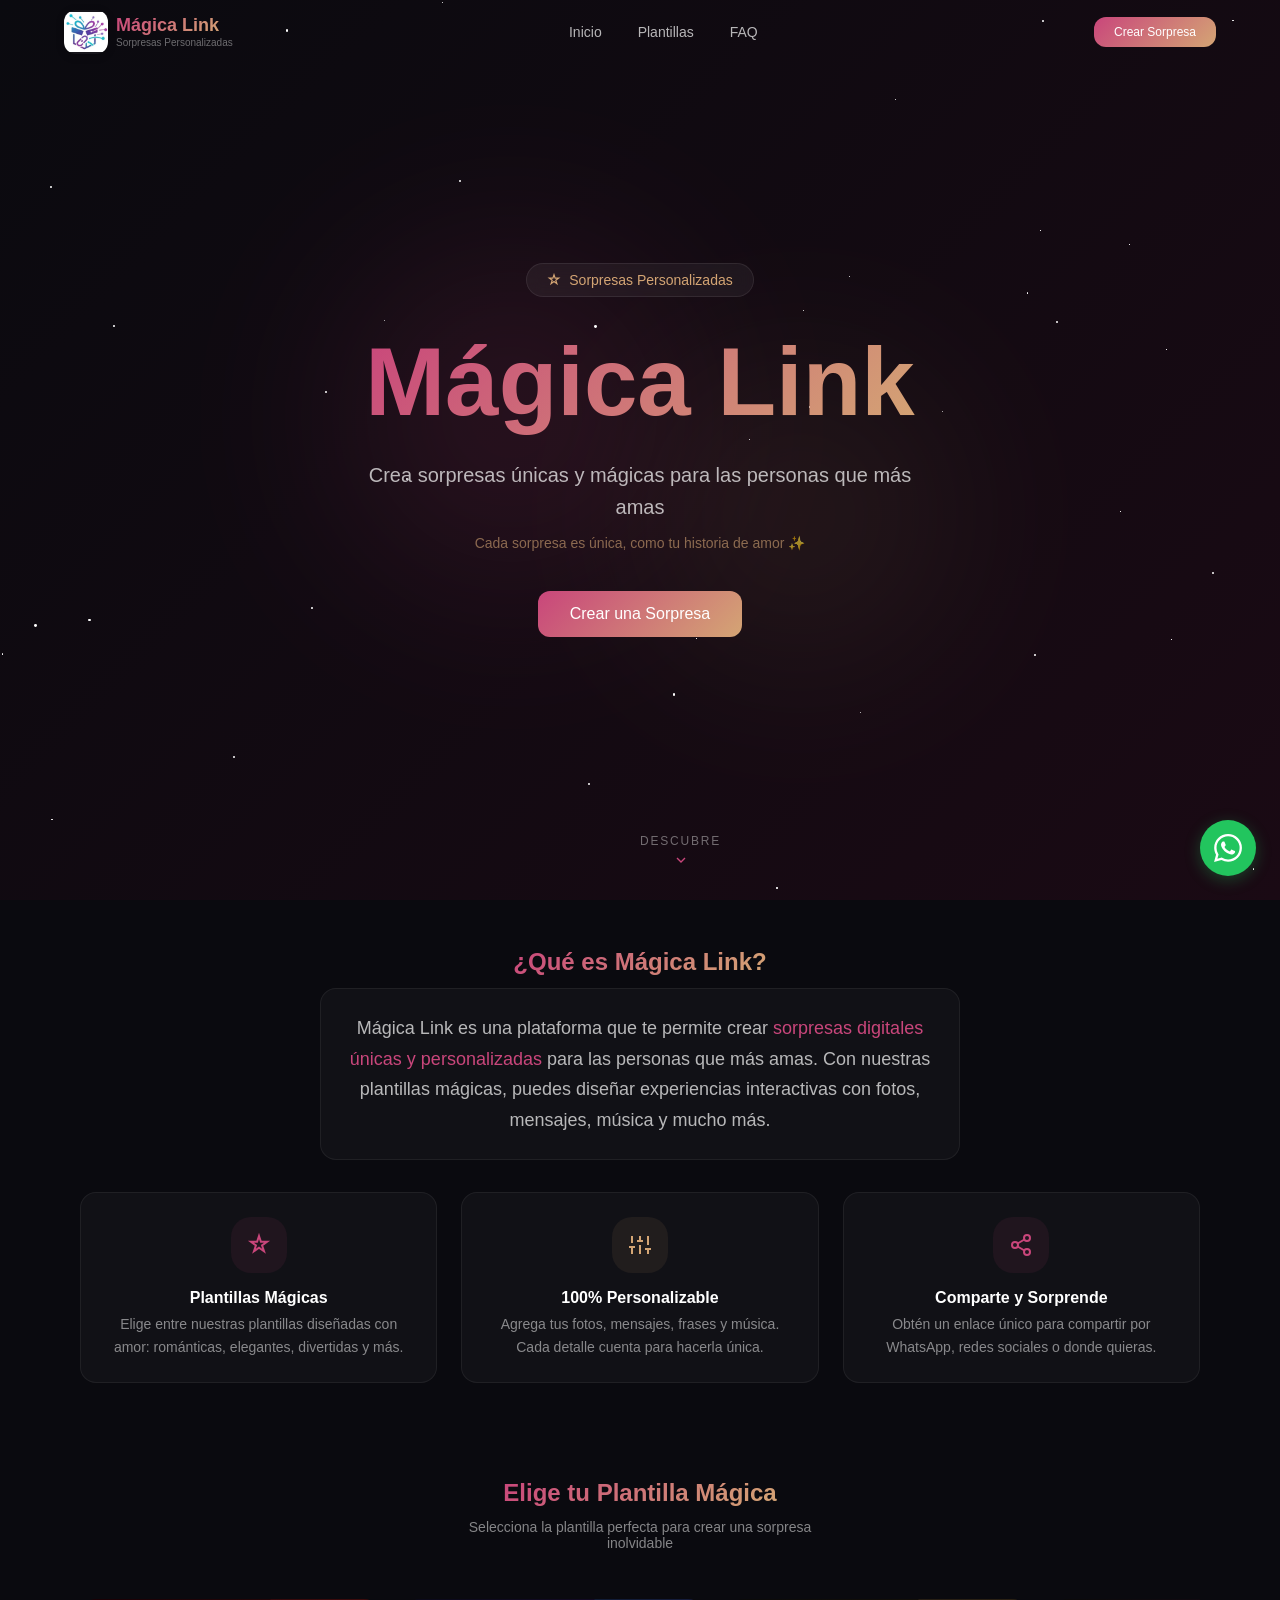
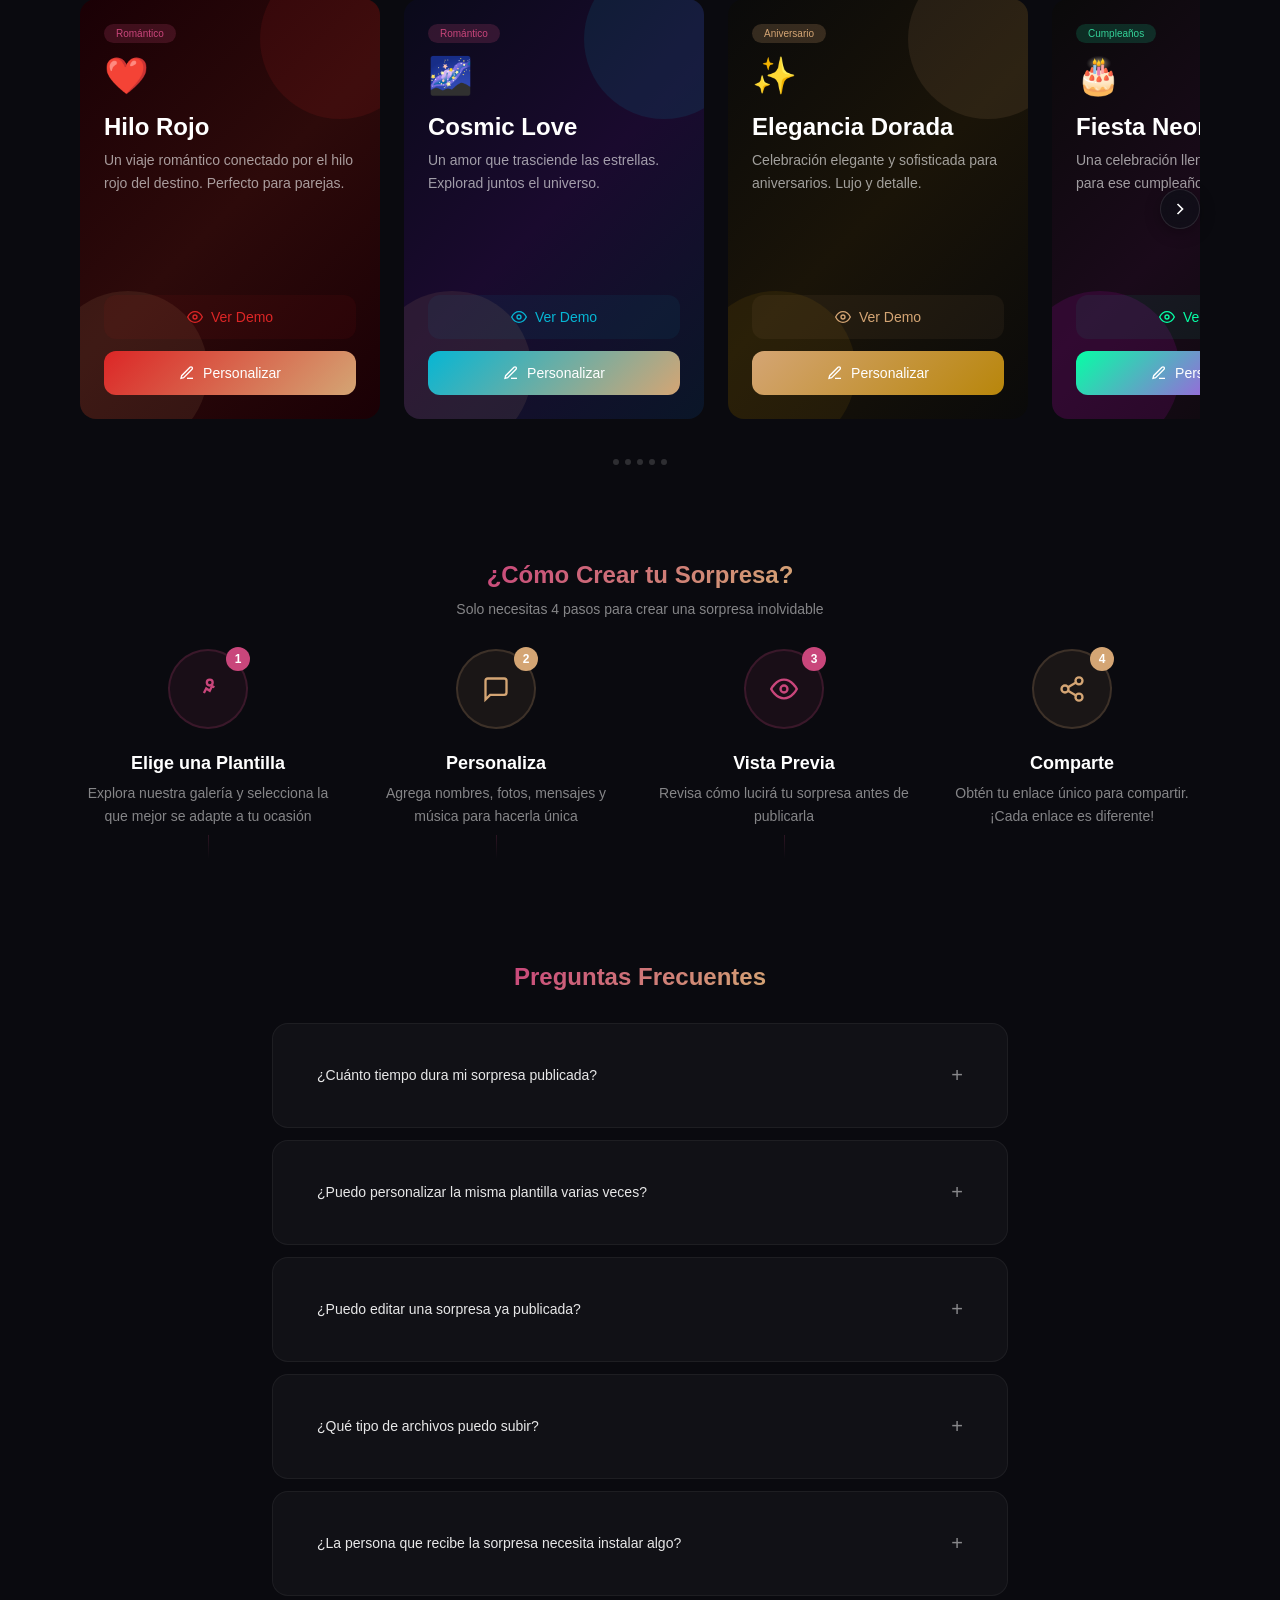
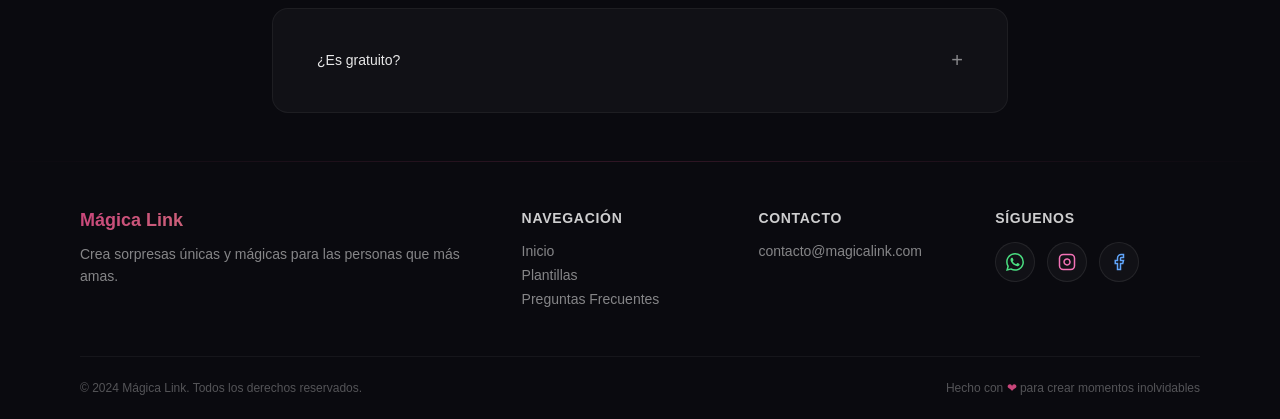
==== commit 9e966e83: "Add files via upload" ====
--- a/index.html
+++ b/index.html
@@ -6,7 +6,7 @@
   <meta name="description" content="Mágica Link - Crea sorpresas únicas y mágicas para las personas que más amas">
   <title>Mágica Link - Sorpresas Personalizadas</title>
   <link rel="stylesheet" href="styles.css">
-  <link rel="icon" href="logo.svg" type="image/svg+xml">
+  <link rel="icon" href="logo.png" type="image/svg+xml">
 </head>
 <body>
 
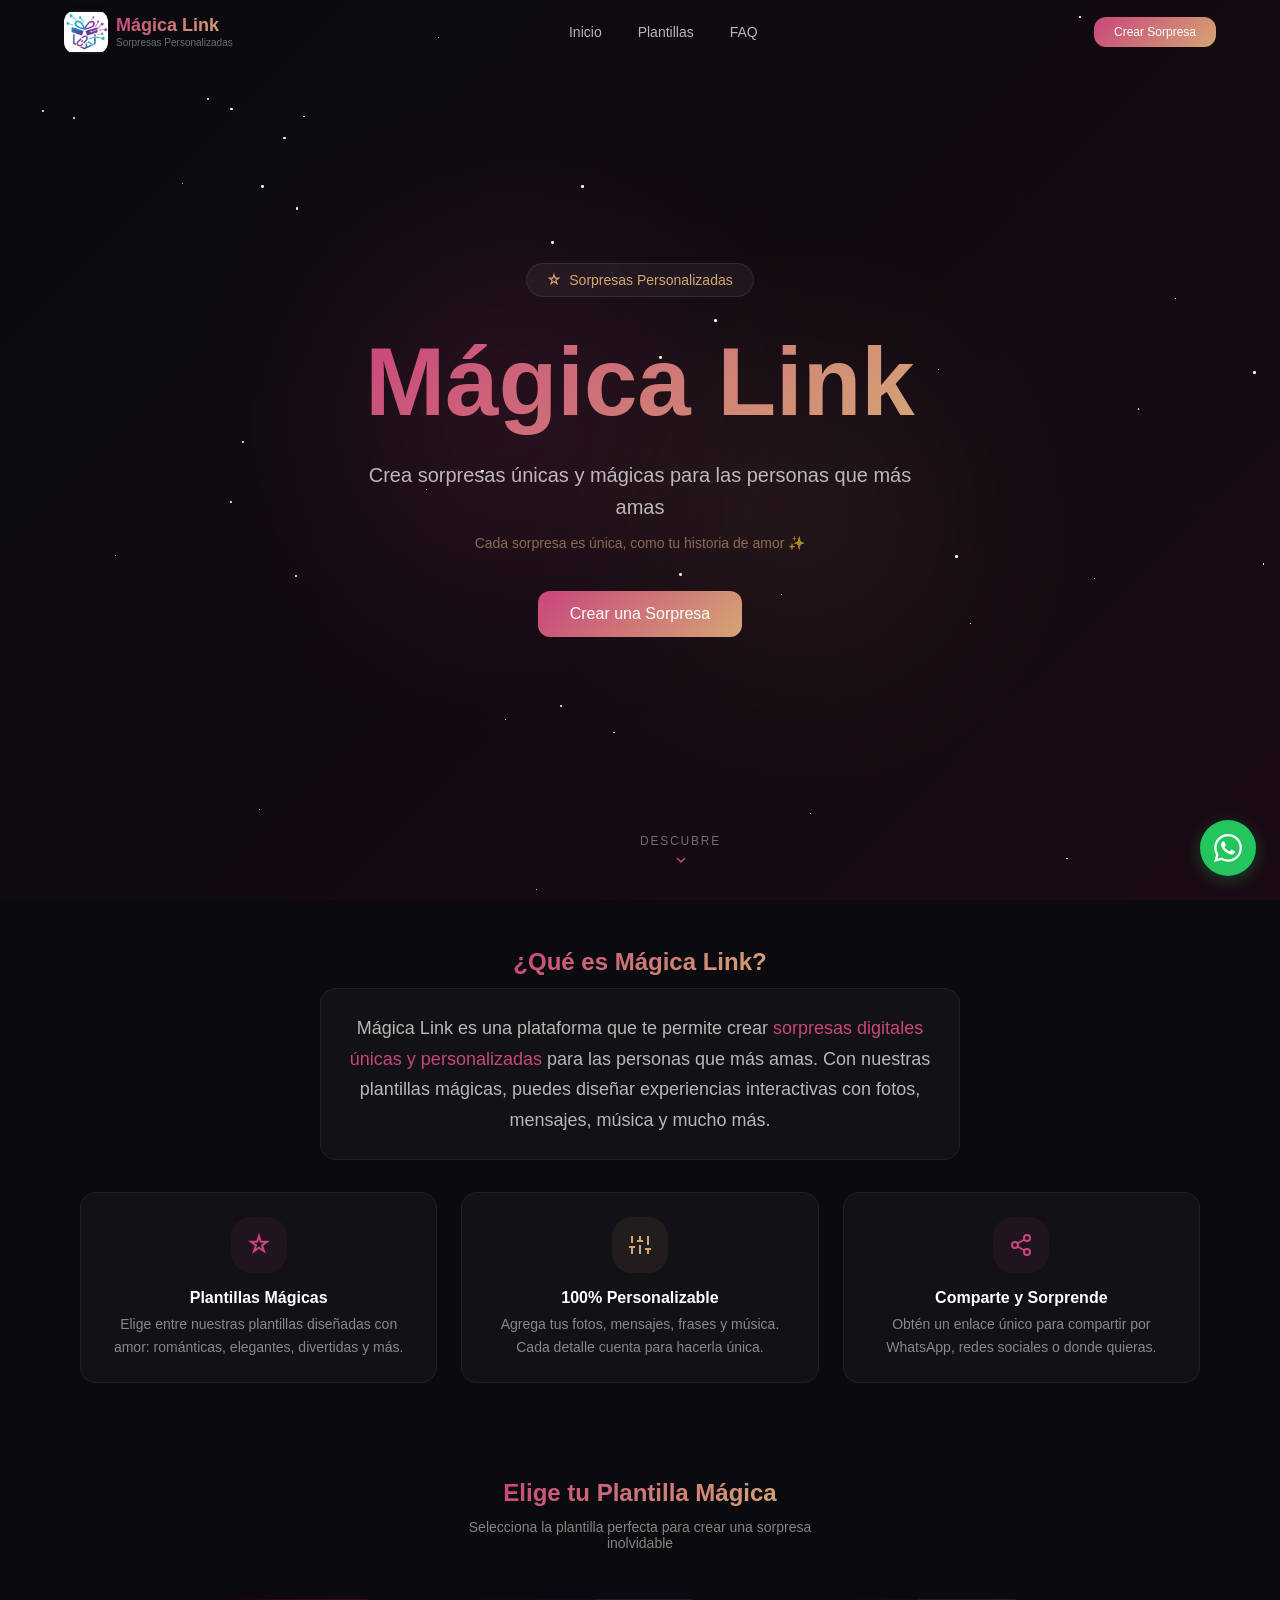
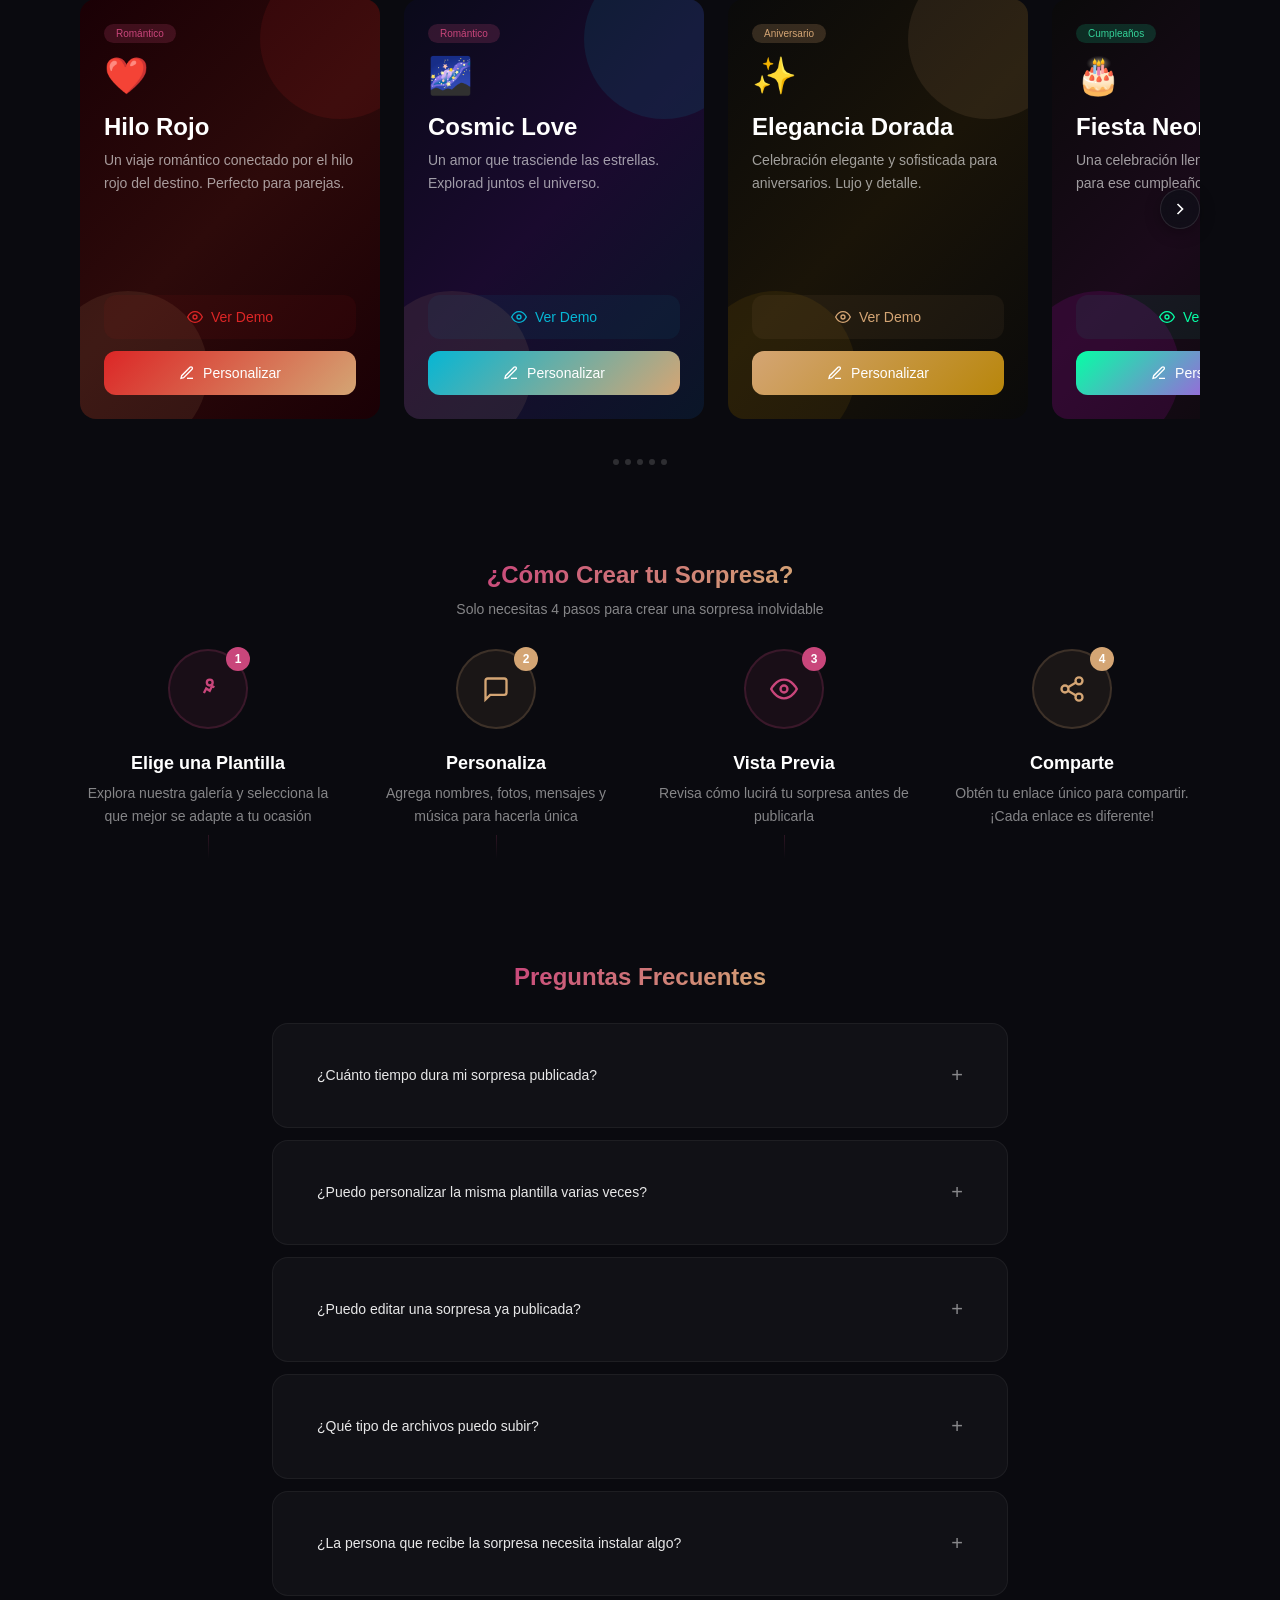
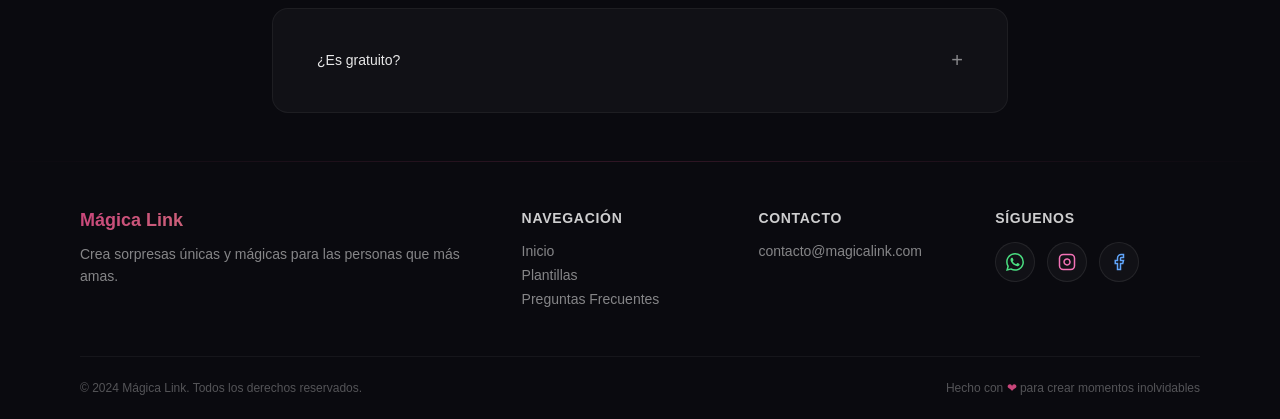
==== commit ba47179b: "Add files via upload" ====
--- a/index.html
+++ b/index.html
@@ -6,7 +6,7 @@
   <meta name="description" content="Mágica Link - Crea sorpresas únicas y mágicas para las personas que más amas">
   <title>Mágica Link - Sorpresas Personalizadas</title>
   <link rel="stylesheet" href="styles.css">
-  <link rel="icon" href="logo.png" type="image/svg+xml">
+  <link rel="icon" href="logoBlanco.png" type="image/svg+xml">
 </head>
 <body>
 
@@ -15,7 +15,7 @@
     <div class="header-inner">
       <a href="#" class="logo-link" onclick="scrollToTop(event)">
         <div class="logo-container">
-          <img src="logo.png" alt="Mágica Link" class="logo-img" onerror="this.style.display='none';this.nextElementSibling.style.display='flex'">
+          <img src="logoBlanco.png" alt="Mágica Link" class="logo-img" onerror="this.style.display='none';this.nextElementSibling.style.display='flex'">
           <div class="logo-fallback">
             <svg width="18" height="18" viewBox="0 0 24 24" fill="none" stroke="white" stroke-width="2"><path d="M12 3l1.912 5.813h6.112l-4.968 3.608 1.912 5.813L12 14.626l-4.968 3.608 1.912-5.813L3.976 8.813h6.112z"/></svg>
           </div>
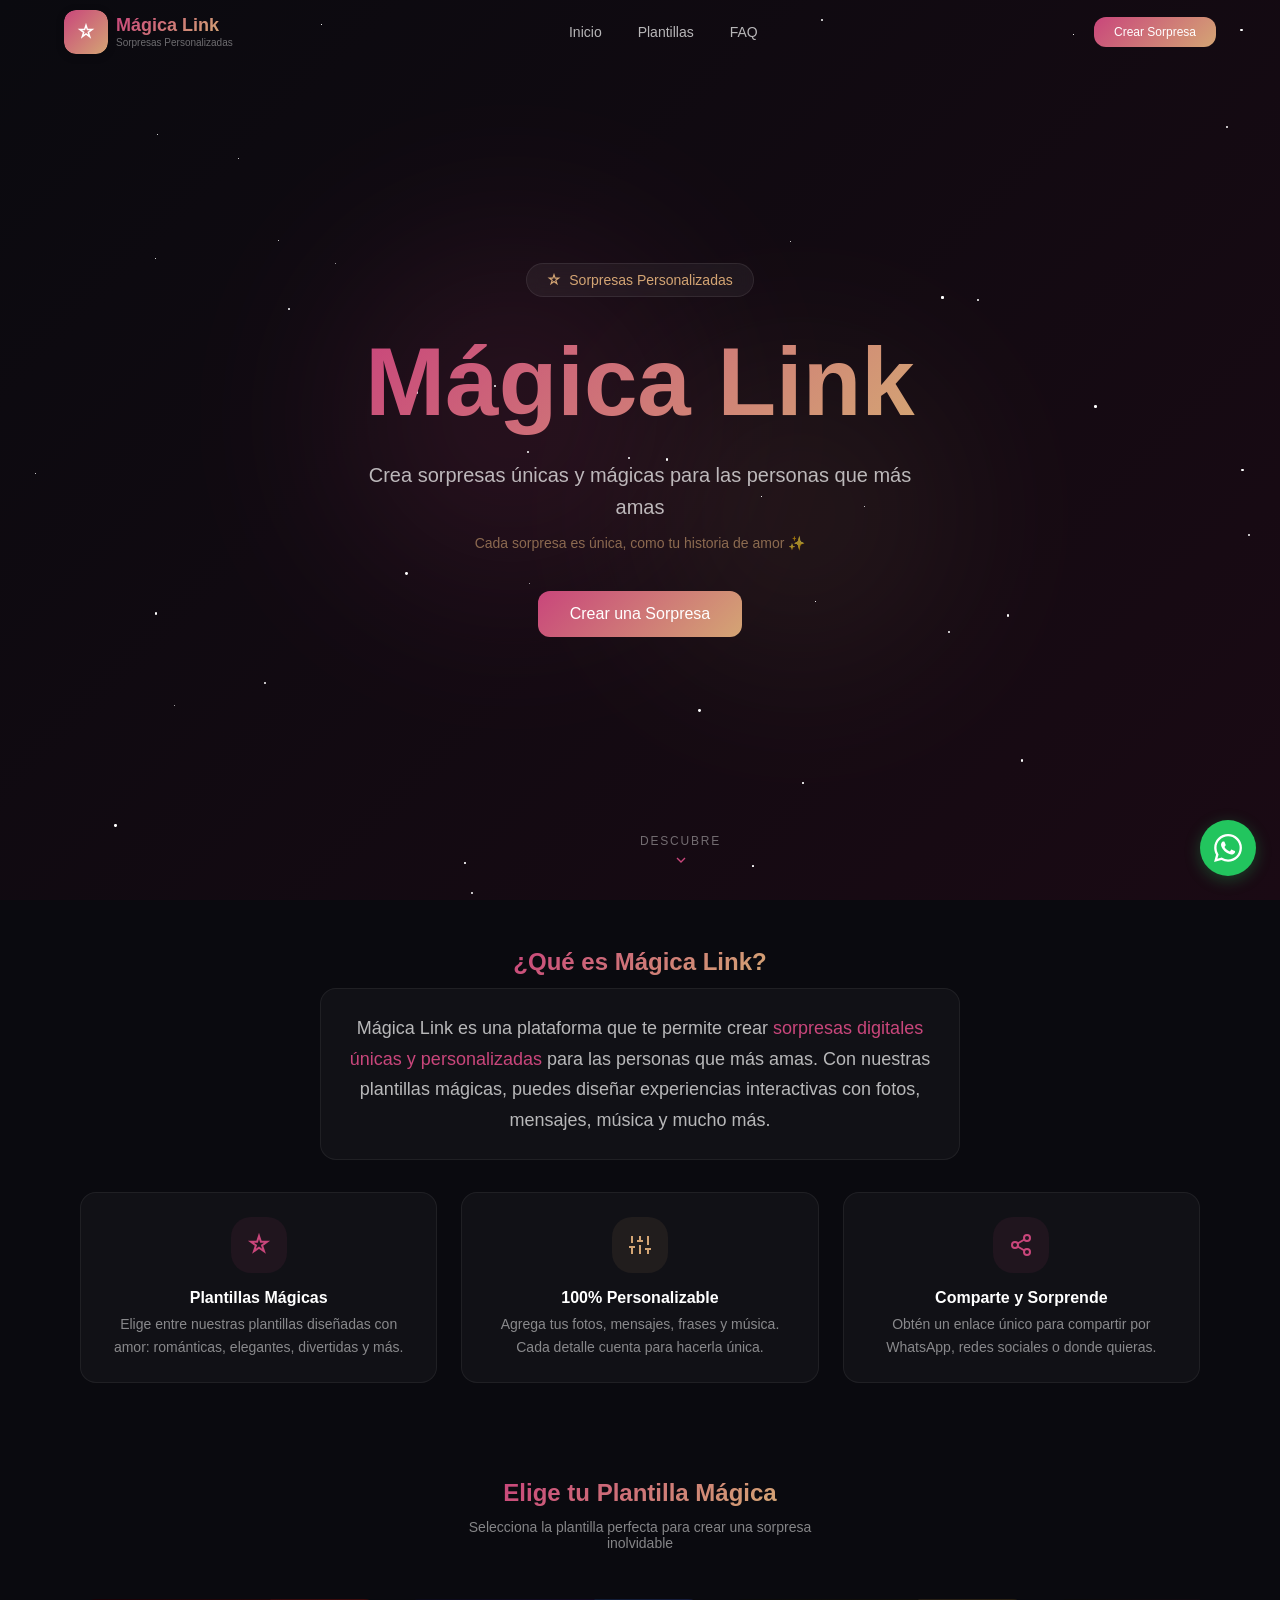
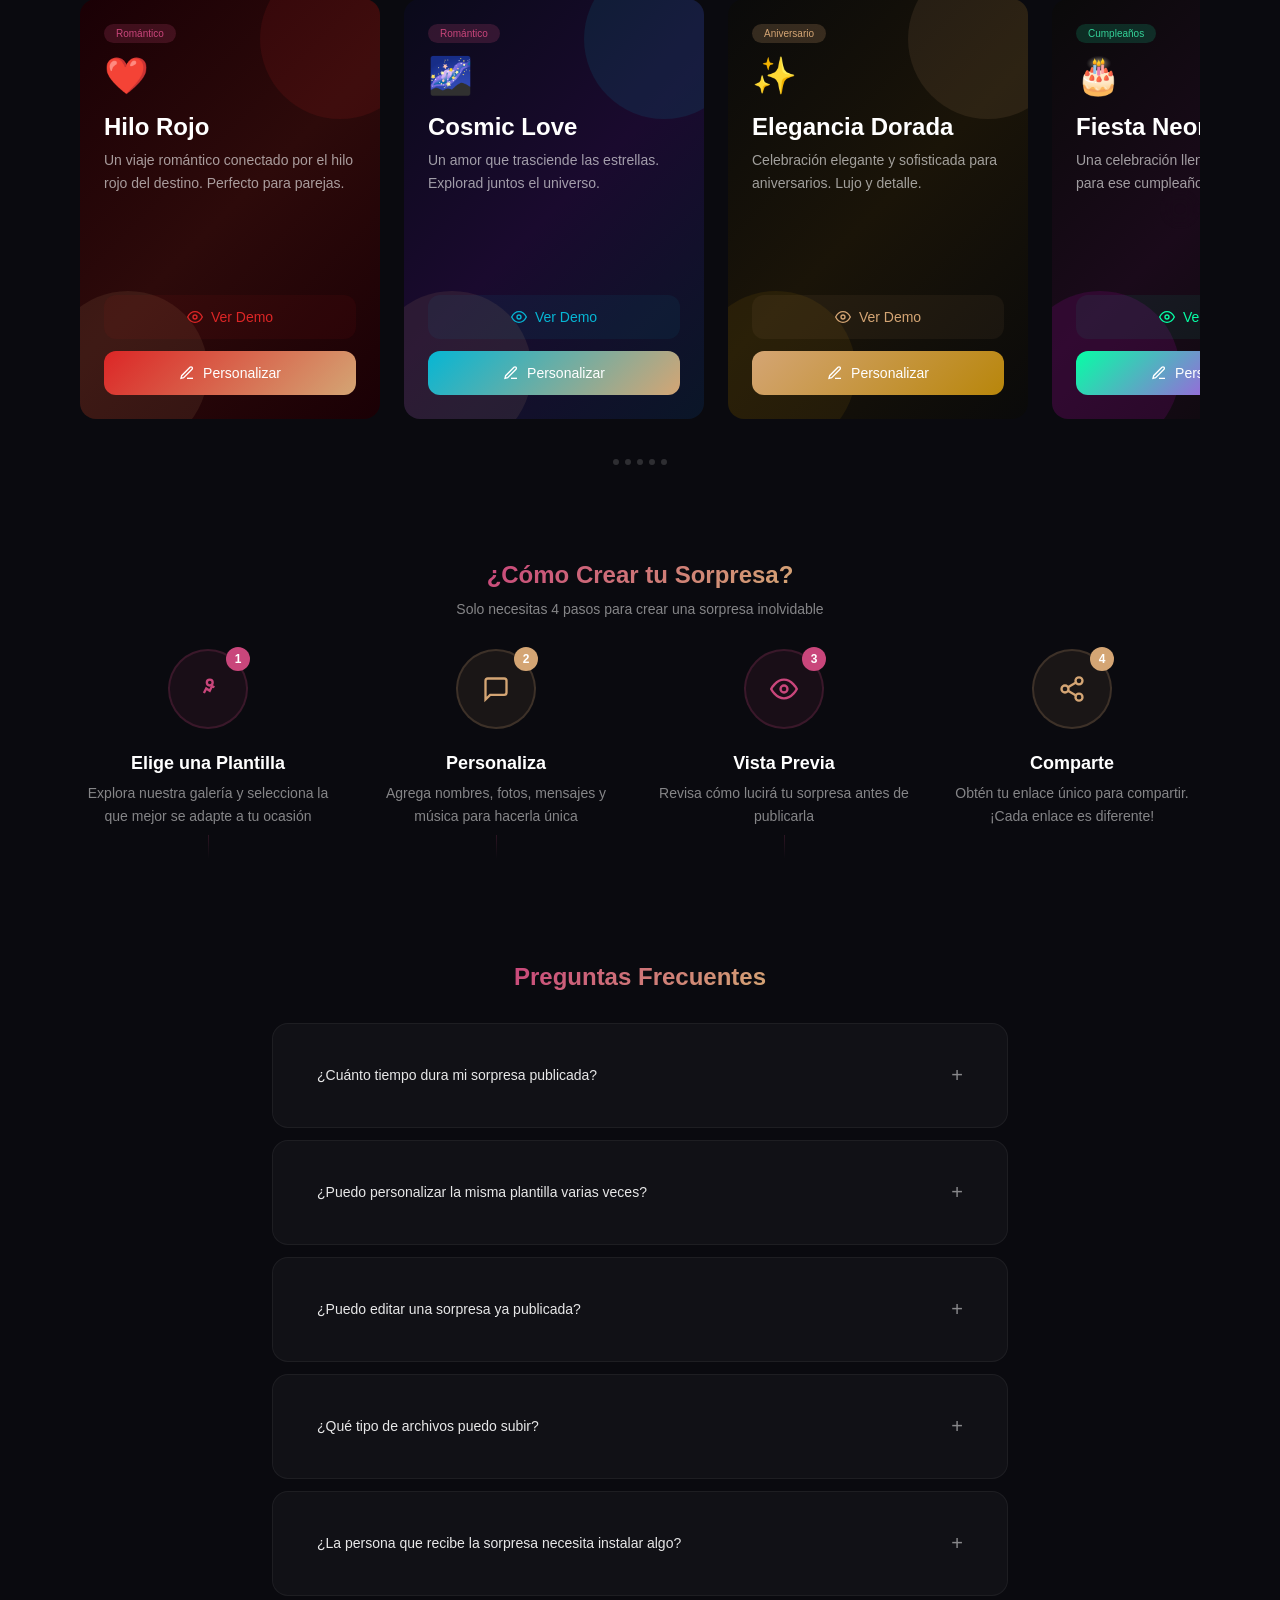
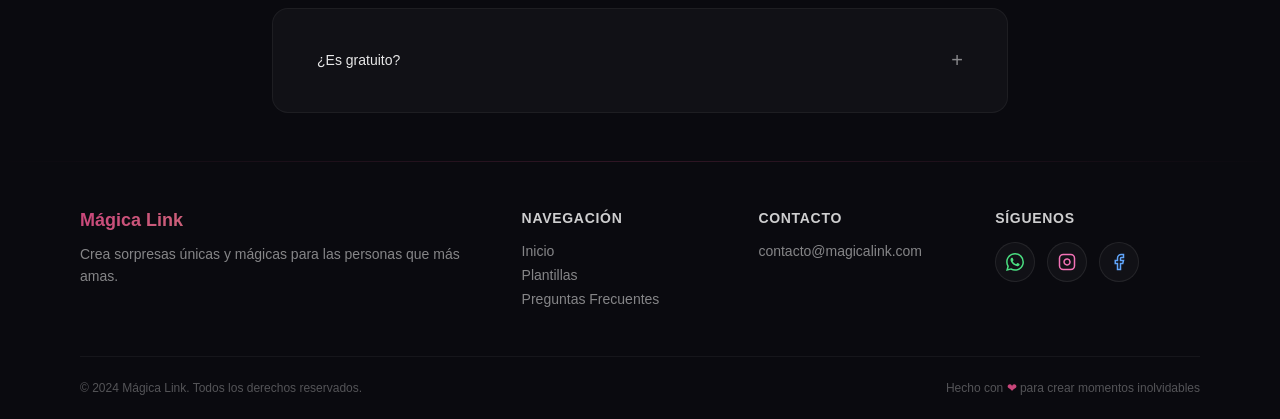
==== commit 01f0470b: "Add files via upload" ====
--- a/index.html
+++ b/index.html
@@ -6,7 +6,7 @@
   <meta name="description" content="Mágica Link - Crea sorpresas únicas y mágicas para las personas que más amas">
   <title>Mágica Link - Sorpresas Personalizadas</title>
   <link rel="stylesheet" href="styles.css">
-  <link rel="icon" href="logoBlanco.png" type="image/svg+xml">
+  <link rel="icon" href="logo.svg" type="image/svg+xml">
 </head>
 <body>
 
@@ -15,7 +15,7 @@
     <div class="header-inner">
       <a href="#" class="logo-link" onclick="scrollToTop(event)">
         <div class="logo-container">
-          <img src="logoBlanco.png" alt="Mágica Link" class="logo-img" onerror="this.style.display='none';this.nextElementSibling.style.display='flex'">
+          <img src="logo.png" alt="Mágica Link" class="logo-img" onerror="this.style.display='none';this.nextElementSibling.style.display='flex'">
           <div class="logo-fallback">
             <svg width="18" height="18" viewBox="0 0 24 24" fill="none" stroke="white" stroke-width="2"><path d="M12 3l1.912 5.813h6.112l-4.968 3.608 1.912 5.813L12 14.626l-4.968 3.608 1.912-5.813L3.976 8.813h6.112z"/></svg>
           </div>
